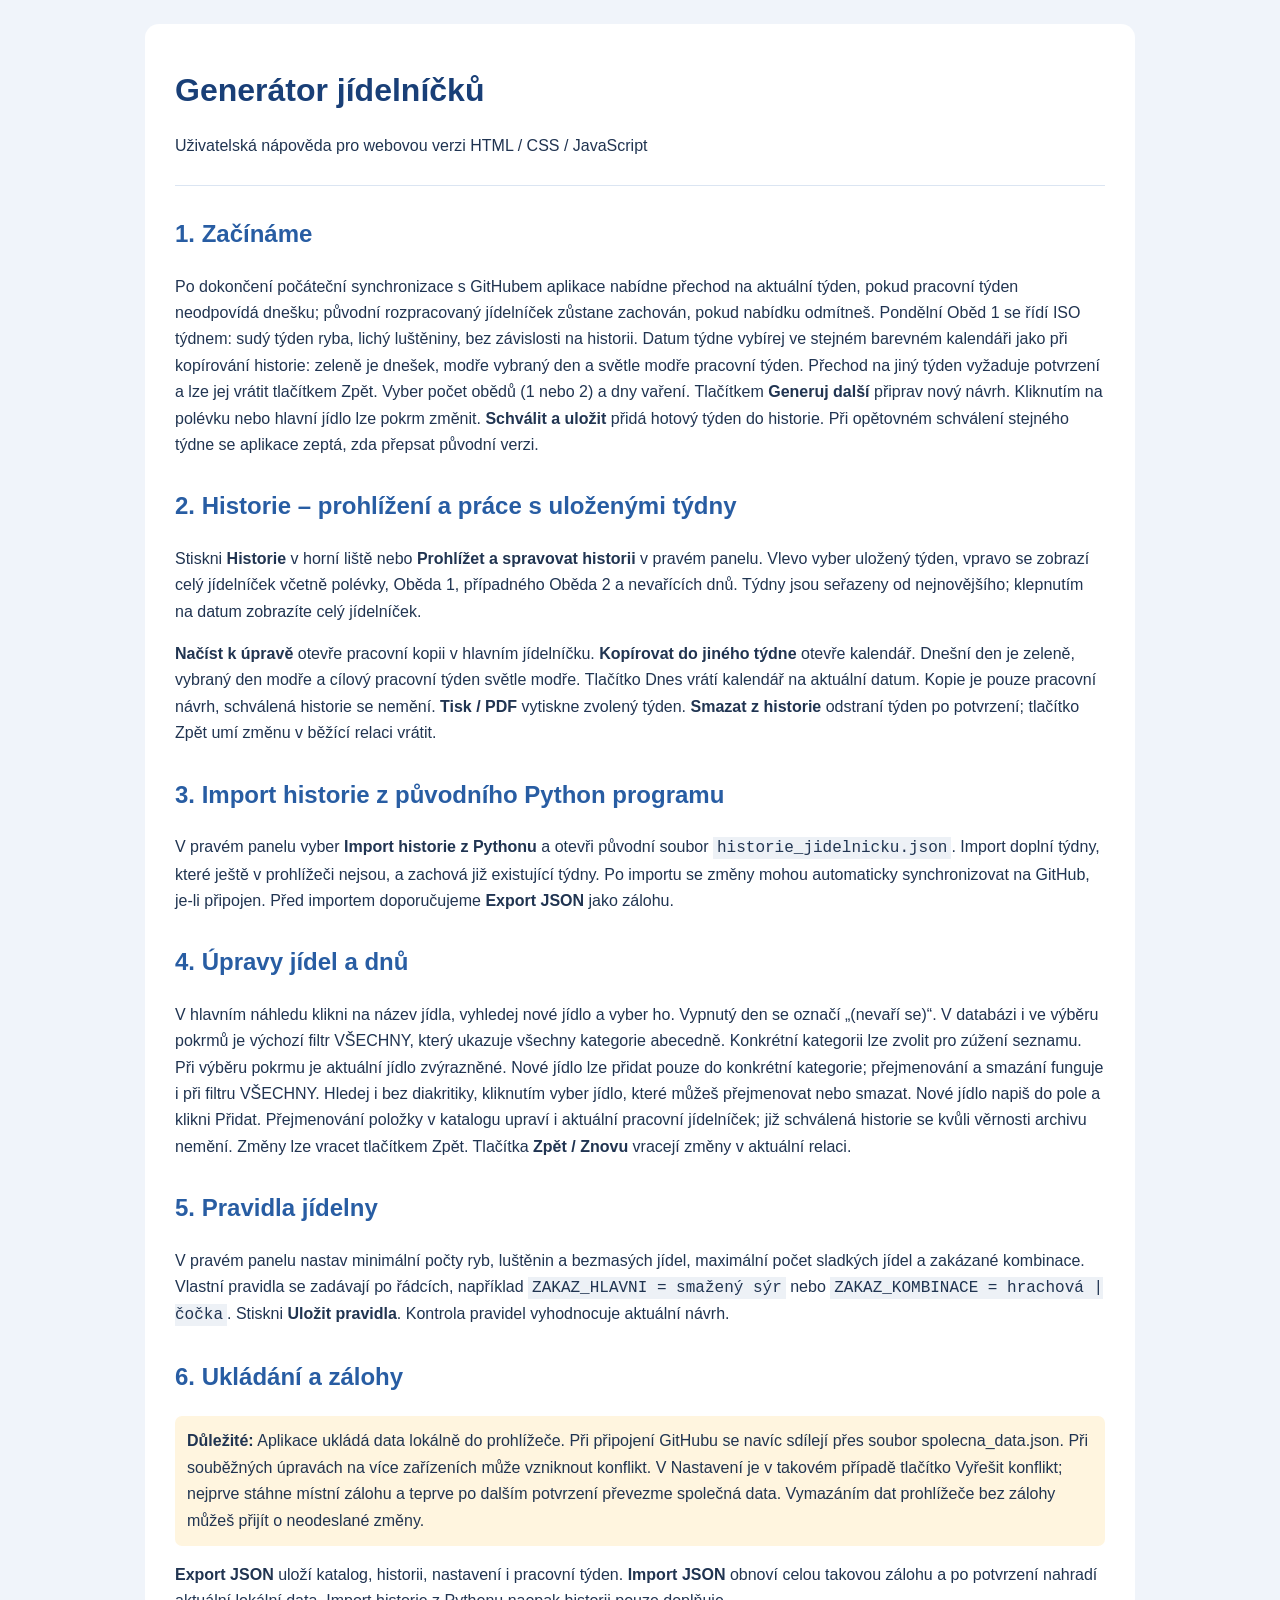
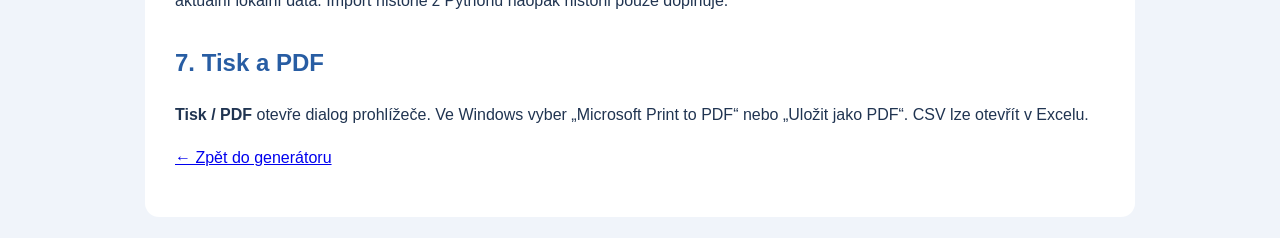
==== napoveda.html @ 5f1a0fc2 "Add files via upload" ====
<!doctype html><html lang="cs"><head><meta charset="utf-8"><meta name="viewport" content="width=device-width,initial-scale=1"><title>Nápověda – Generátor jídelníčků WEB</title><style>body{margin:0;background:#f0f4fa;color:#203451;font:16px/1.65 Segoe UI,Arial,sans-serif}main{max-width:930px;margin:24px auto;background:#fff;padding:30px;border-radius:14px}header{position:sticky;top:0;background:#fff;padding:10px 0;border-bottom:1px solid #dbe5f2}h1{margin:0;color:#193f77}h2{color:#285da3;margin-top:28px}nav{display:flex;gap:8px;flex-wrap:wrap}nav a{padding:5px 9px;background:#eaf1fa;border-radius:7px;color:#194a84;text-decoration:none}section{scroll-margin-top:140px}aside{background:#fff5df;padding:12px;border-radius:7px}code{background:#edf1f6;padding:2px 4px}@media(max-width:650px){main{margin:0;padding:16px;border-radius:0}}
.help-menu:not([open]) nav{display:none}.help-menu summary{display:none;cursor:pointer;font-weight:700;color:#194a84;padding:9px 10px;background:#eaf1fa;border-radius:8px}
@media(max-width:650px){
 body{font-size:15px;line-height:1.55}
 main{padding:12px}
 header{padding:7px 0;position:sticky;top:0;z-index:5;background:#fff}
 header h1{font-size:1.13rem;line-height:1.2}
 header p{display:none}
 .help-menu summary{display:block;font-size:14px}
 .help-menu:not([open]) nav{display:none}
 .help-menu[open] nav{display:grid;grid-template-columns:repeat(2,minmax(0,1fr));gap:5px;padding:7px 0;max-height:45dvh;overflow:auto}
 nav a{font-size:13px;padding:7px 8px}
 section{scroll-margin-top:95px}
 h2{font-size:1.2rem;margin-top:20px}
}
</style></head><body><main><header><h1>Generátor jídelníčků</h1><p>Uživatelská nápověda pro webovou verzi HTML / CSS / JavaScript</p><details class="help-menu"><summary>☰ Obsah nápovědy</summary><nav><a href="#start">Začínáme</a><a href="#history">Historie</a><a href="#import">Převod z Pythonu</a><a href="#edit">Úpravy</a><a href="#rules">Pravidla</a><a href="#backup">Zálohy</a><a href="#print">Tisk</a></nav></details></header><section id="start"><h2>1. Začínáme</h2><p>Po dokončení počáteční synchronizace s GitHubem aplikace nabídne přechod na aktuální týden, pokud pracovní týden neodpovídá dnešku; původní rozpracovaný jídelníček zůstane zachován, pokud nabídku odmítneš. Pondělní Oběd 1 se řídí ISO týdnem: sudý týden ryba, lichý luštěniny, bez závislosti na historii. Datum týdne vybírej ve stejném barevném kalendáři jako při kopírování historie: zeleně je dnešek, modře vybraný den a světle modře pracovní týden. Přechod na jiný týden vyžaduje potvrzení a lze jej vrátit tlačítkem Zpět. Vyber počet obědů (1 nebo 2) a dny vaření. Tlačítkem <b>Generuj další</b> připrav nový návrh. Kliknutím na polévku nebo hlavní jídlo lze pokrm změnit. <b>Schválit a uložit</b> přidá hotový týden do historie. Při opětovném schválení stejného týdne se aplikace zeptá, zda přepsat původní verzi.</p></section><section id="history"><h2>2. Historie – prohlížení a práce s uloženými týdny</h2><p>Stiskni <b>Historie</b> v horní liště nebo <b>Prohlížet a spravovat historii</b> v pravém panelu. Vlevo vyber uložený týden, vpravo se zobrazí celý jídelníček včetně polévky, Oběda 1, případného Oběda 2 a nevařících dnů. Týdny jsou seřazeny od nejnovějšího; klepnutím na datum zobrazíte celý jídelníček.</p><p><b>Načíst k úpravě</b> otevře pracovní kopii v hlavním jídelníčku. <b>Kopírovat do jiného týdne</b> otevře kalendář. Dnešní den je zeleně, vybraný den modře a cílový pracovní týden světle modře. Tlačítko Dnes vrátí kalendář na aktuální datum. Kopie je pouze pracovní návrh, schválená historie se nemění. <b>Tisk / PDF</b> vytiskne zvolený týden. <b>Smazat z historie</b> odstraní týden po potvrzení; tlačítko Zpět umí změnu v běžící relaci vrátit.</p></section><section id="import"><h2>3. Import historie z původního Python programu</h2><p>V pravém panelu vyber <b>Import historie z Pythonu</b> a otevři původní soubor <code>historie_jidelnicku.json</code>. Import doplní týdny, které ještě v prohlížeči nejsou, a zachová již existující týdny. Po importu se změny mohou automaticky synchronizovat na GitHub, je-li připojen. Před importem doporučujeme <b>Export JSON</b> jako zálohu.</p></section><section id="edit"><h2>4. Úpravy jídel a dnů</h2><p>V hlavním náhledu klikni na název jídla, vyhledej nové jídlo a vyber ho. Vypnutý den se označí „(nevaří se)“. V databázi i ve výběru pokrmů je výchozí filtr VŠECHNY, který ukazuje všechny kategorie abecedně. Konkrétní kategorii lze zvolit pro zúžení seznamu. Při výběru pokrmu je aktuální jídlo zvýrazněné. Nové jídlo lze přidat pouze do konkrétní kategorie; přejmenování a smazání funguje i při filtru VŠECHNY. Hledej i bez diakritiky, kliknutím vyber jídlo, které můžeš přejmenovat nebo smazat. Nové jídlo napiš do pole a klikni Přidat. Přejmenování položky v katalogu upraví i aktuální pracovní jídelníček; již schválená historie se kvůli věrnosti archivu nemění. Změny lze vracet tlačítkem Zpět. Tlačítka <b>Zpět / Znovu</b> vracejí změny v aktuální relaci.</p></section><section id="rules"><h2>5. Pravidla jídelny</h2><p>V pravém panelu nastav minimální počty ryb, luštěnin a bezmasých jídel, maximální počet sladkých jídel a zakázané kombinace. Vlastní pravidla se zadávají po řádcích, například <code>ZAKAZ_HLAVNI = smažený sýr</code> nebo <code>ZAKAZ_KOMBINACE = hrachová | čočka</code>. Stiskni <b>Uložit pravidla</b>. Kontrola pravidel vyhodnocuje aktuální návrh.</p></section><section id="backup"><h2>6. Ukládání a zálohy</h2><aside><b>Důležité:</b> Aplikace ukládá data lokálně do prohlížeče. Při připojení GitHubu se navíc sdílejí přes soubor spolecna_data.json. Při souběžných úpravách na více zařízeních může vzniknout konflikt. V Nastavení je v takovém případě tlačítko Vyřešit konflikt; nejprve stáhne místní zálohu a teprve po dalším potvrzení převezme společná data. Vymazáním dat prohlížeče bez zálohy můžeš přijít o neodeslané změny.</aside><p><b>Export JSON</b> uloží katalog, historii, nastavení i pracovní týden. <b>Import JSON</b> obnoví celou takovou zálohu a po potvrzení nahradí aktuální lokální data. Import historie z Pythonu naopak historii pouze doplňuje.</p></section><section id="print"><h2>7. Tisk a PDF</h2><p><b>Tisk / PDF</b> otevře dialog prohlížeče. Ve Windows vyber „Microsoft Print to PDF“ nebo „Uložit jako PDF“. CSV lze otevřít v Excelu.</p></section><p><a href="index.html">← Zpět do generátoru</a></p></main><script>
// Mobilni menu zustava pri otevreni stranky sbalene a pri cteni neprekazi.
(function () {
  const menu = document.querySelector('.help-menu');
  if (!menu) return;
  const mobile = window.matchMedia('(max-width: 650px)');
  const closeMenu = () => { if (mobile.matches) menu.open = false; };

  // I pri obnoveni karty z pameti prohlizece zaciname se sbalenou nabidkou.
  closeMenu();
  window.addEventListener('pageshow', closeMenu);

  menu.querySelectorAll('nav a[href^="#"]').forEach(link => {
    link.addEventListener('click', () => {
      // Zavrit pred skokem na kapitolu; scroll-margin se pocita podle maleho zahlavi.
      closeMenu();
    });
  });

  // Pri rucnim posouvani textu automaticky schovat otevrenou nabidku.
  let previousY = window.scrollY;
  window.addEventListener('scroll', () => {
    const y = window.scrollY;
    if (mobile.matches && menu.open && y > previousY + 2) closeMenu();
    previousY = y;
  }, {passive:true});
  mobile.addEventListener('change', closeMenu);
})();
</script></body></html>
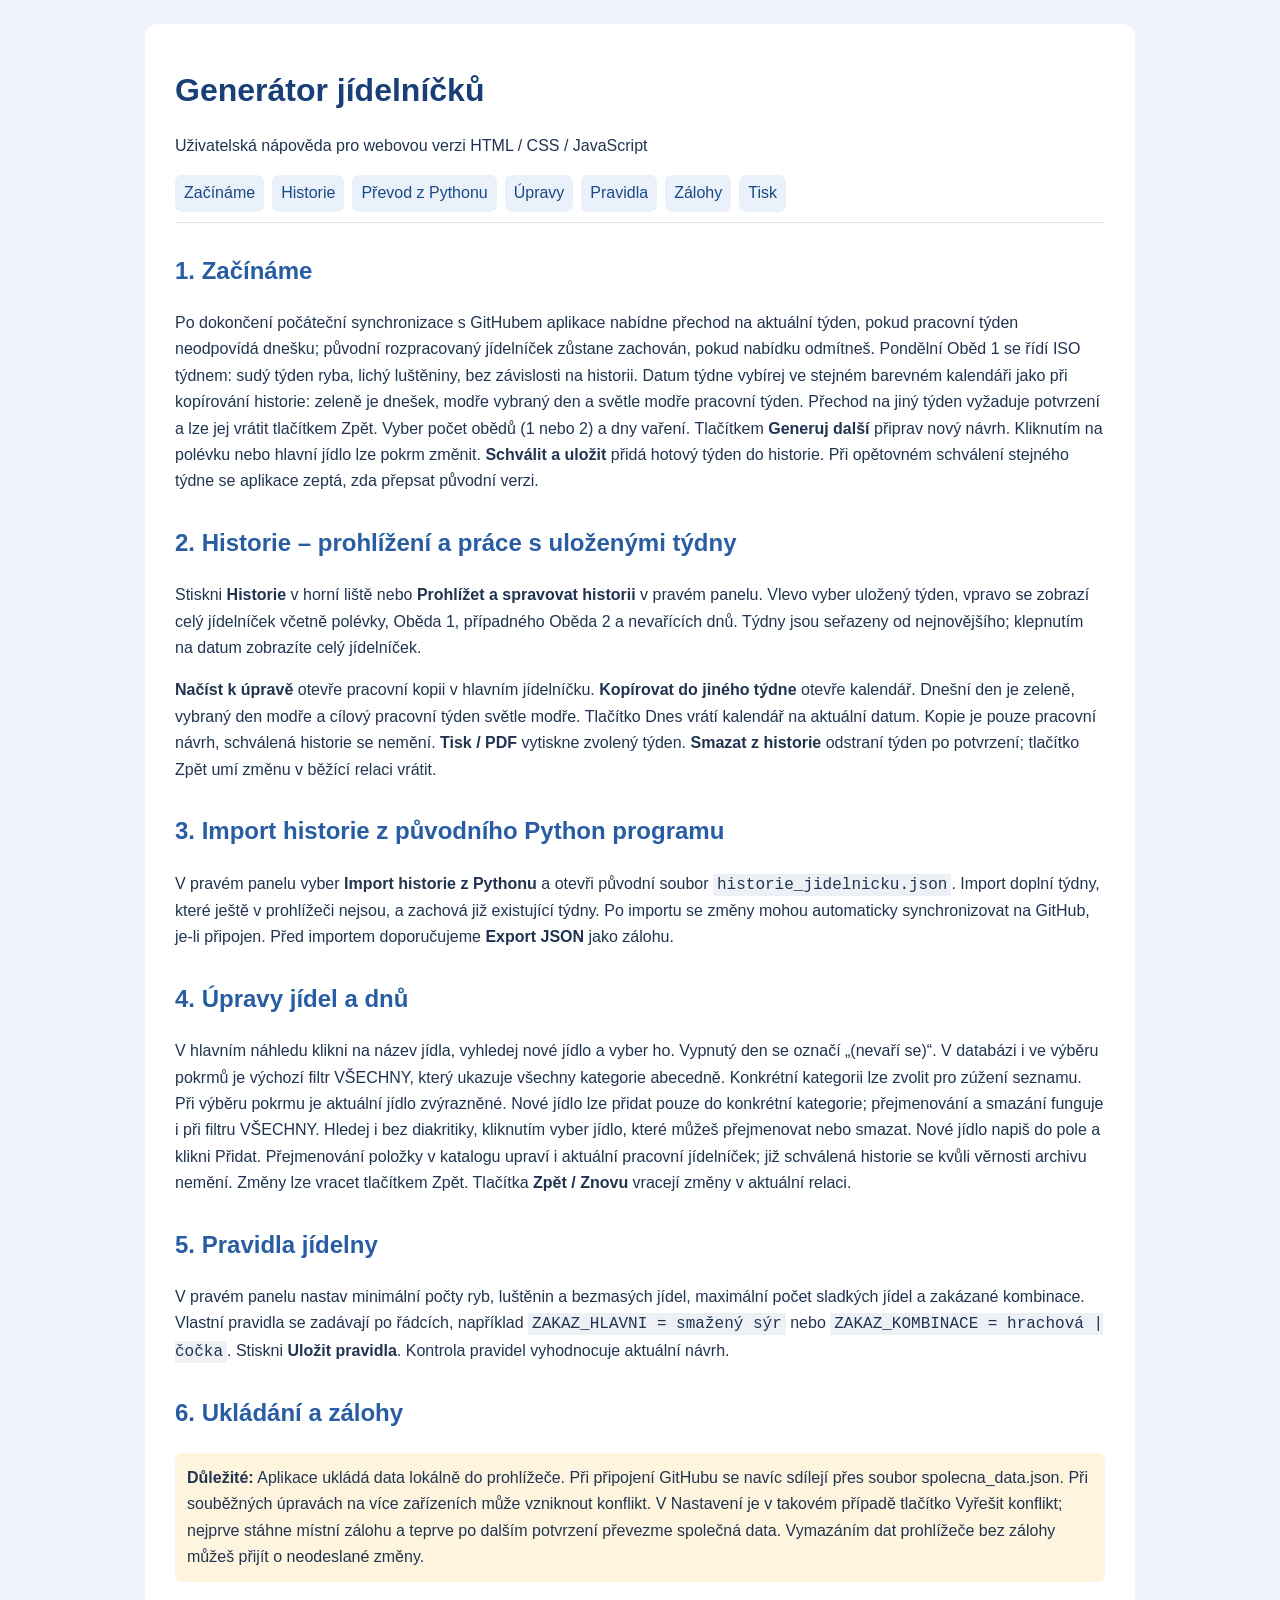
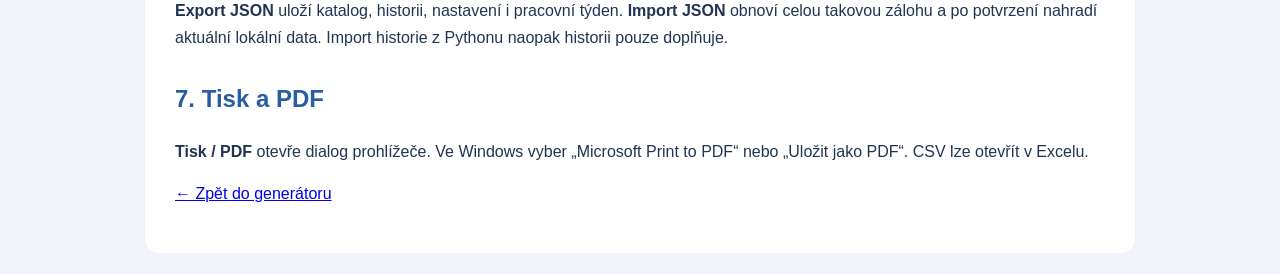
==== commit f4de790a: "Add files via upload" ====
--- a/napoveda.html
+++ b/napoveda.html
@@ -1,5 +1,5 @@
-<!doctype html><html lang="cs"><head><meta charset="utf-8"><meta name="viewport" content="width=device-width,initial-scale=1"><title>Nápověda – Generátor jídelníčků WEB</title><style>body{margin:0;background:#f0f4fa;color:#203451;font:16px/1.65 Segoe UI,Arial,sans-serif}main{max-width:930px;margin:24px auto;background:#fff;padding:30px;border-radius:14px}header{position:sticky;top:0;background:#fff;padding:10px 0;border-bottom:1px solid #dbe5f2}h1{margin:0;color:#193f77}h2{color:#285da3;margin-top:28px}nav{display:flex;gap:8px;flex-wrap:wrap}nav a{padding:5px 9px;background:#eaf1fa;border-radius:7px;color:#194a84;text-decoration:none}section{scroll-margin-top:140px}aside{background:#fff5df;padding:12px;border-radius:7px}code{background:#edf1f6;padding:2px 4px}@media(max-width:650px){main{margin:0;padding:16px;border-radius:0}}
-.help-menu:not([open]) nav{display:none}.help-menu summary{display:none;cursor:pointer;font-weight:700;color:#194a84;padding:9px 10px;background:#eaf1fa;border-radius:8px}
+<!doctype html><html lang="cs"><head><meta charset="utf-8"><meta name="viewport" content="width=device-width,initial-scale=1"><title>Nápověda – Generátor jídelníčků WEB</title><style>body{margin:0;background:#f0f4fa;color:#203451;font:16px/1.65 Segoe UI,Arial,sans-serif}main{max-width:930px;margin:24px auto;background:#fff;padding:30px;border-radius:14px}header{position:sticky;top:0;background:#fff;padding:10px 0;border-bottom:1px solid #dbe5f2}h1{margin:0;color:#193f77}h2{color:#285da3;margin-top:28px}nav{display:flex;gap:8px;flex-wrap:wrap}nav a{padding:5px 9px;background:#eaf1fa;border-radius:7px;color:#194a84;text-decoration:none}section{scroll-margin-top:95px}aside{background:#fff5df;padding:12px;border-radius:7px}code{background:#edf1f6;padding:2px 4px}@media(max-width:650px){main{margin:0;padding:16px;border-radius:0}}
+.help-menu summary{display:none;cursor:pointer;font-weight:700;color:#194a84;padding:9px 10px;background:#eaf1fa;border-radius:8px}
 @media(max-width:650px){
  body{font-size:15px;line-height:1.55}
  main{padding:12px}
@@ -13,32 +13,38 @@
  section{scroll-margin-top:95px}
  h2{font-size:1.2rem;margin-top:20px}
 }
-</style></head><body><main><header><h1>Generátor jídelníčků</h1><p>Uživatelská nápověda pro webovou verzi HTML / CSS / JavaScript</p><details class="help-menu"><summary>☰ Obsah nápovědy</summary><nav><a href="#start">Začínáme</a><a href="#history">Historie</a><a href="#import">Převod z Pythonu</a><a href="#edit">Úpravy</a><a href="#rules">Pravidla</a><a href="#backup">Zálohy</a><a href="#print">Tisk</a></nav></details></header><section id="start"><h2>1. Začínáme</h2><p>Po dokončení počáteční synchronizace s GitHubem aplikace nabídne přechod na aktuální týden, pokud pracovní týden neodpovídá dnešku; původní rozpracovaný jídelníček zůstane zachován, pokud nabídku odmítneš. Pondělní Oběd 1 se řídí ISO týdnem: sudý týden ryba, lichý luštěniny, bez závislosti na historii. Datum týdne vybírej ve stejném barevném kalendáři jako při kopírování historie: zeleně je dnešek, modře vybraný den a světle modře pracovní týden. Přechod na jiný týden vyžaduje potvrzení a lze jej vrátit tlačítkem Zpět. Vyber počet obědů (1 nebo 2) a dny vaření. Tlačítkem <b>Generuj další</b> připrav nový návrh. Kliknutím na polévku nebo hlavní jídlo lze pokrm změnit. <b>Schválit a uložit</b> přidá hotový týden do historie. Při opětovném schválení stejného týdne se aplikace zeptá, zda přepsat původní verzi.</p></section><section id="history"><h2>2. Historie – prohlížení a práce s uloženými týdny</h2><p>Stiskni <b>Historie</b> v horní liště nebo <b>Prohlížet a spravovat historii</b> v pravém panelu. Vlevo vyber uložený týden, vpravo se zobrazí celý jídelníček včetně polévky, Oběda 1, případného Oběda 2 a nevařících dnů. Týdny jsou seřazeny od nejnovějšího; klepnutím na datum zobrazíte celý jídelníček.</p><p><b>Načíst k úpravě</b> otevře pracovní kopii v hlavním jídelníčku. <b>Kopírovat do jiného týdne</b> otevře kalendář. Dnešní den je zeleně, vybraný den modře a cílový pracovní týden světle modře. Tlačítko Dnes vrátí kalendář na aktuální datum. Kopie je pouze pracovní návrh, schválená historie se nemění. <b>Tisk / PDF</b> vytiskne zvolený týden. <b>Smazat z historie</b> odstraní týden po potvrzení; tlačítko Zpět umí změnu v běžící relaci vrátit.</p></section><section id="import"><h2>3. Import historie z původního Python programu</h2><p>V pravém panelu vyber <b>Import historie z Pythonu</b> a otevři původní soubor <code>historie_jidelnicku.json</code>. Import doplní týdny, které ještě v prohlížeči nejsou, a zachová již existující týdny. Po importu se změny mohou automaticky synchronizovat na GitHub, je-li připojen. Před importem doporučujeme <b>Export JSON</b> jako zálohu.</p></section><section id="edit"><h2>4. Úpravy jídel a dnů</h2><p>V hlavním náhledu klikni na název jídla, vyhledej nové jídlo a vyber ho. Vypnutý den se označí „(nevaří se)“. V databázi i ve výběru pokrmů je výchozí filtr VŠECHNY, který ukazuje všechny kategorie abecedně. Konkrétní kategorii lze zvolit pro zúžení seznamu. Při výběru pokrmu je aktuální jídlo zvýrazněné. Nové jídlo lze přidat pouze do konkrétní kategorie; přejmenování a smazání funguje i při filtru VŠECHNY. Hledej i bez diakritiky, kliknutím vyber jídlo, které můžeš přejmenovat nebo smazat. Nové jídlo napiš do pole a klikni Přidat. Přejmenování položky v katalogu upraví i aktuální pracovní jídelníček; již schválená historie se kvůli věrnosti archivu nemění. Změny lze vracet tlačítkem Zpět. Tlačítka <b>Zpět / Znovu</b> vracejí změny v aktuální relaci.</p></section><section id="rules"><h2>5. Pravidla jídelny</h2><p>V pravém panelu nastav minimální počty ryb, luštěnin a bezmasých jídel, maximální počet sladkých jídel a zakázané kombinace. Vlastní pravidla se zadávají po řádcích, například <code>ZAKAZ_HLAVNI = smažený sýr</code> nebo <code>ZAKAZ_KOMBINACE = hrachová | čočka</code>. Stiskni <b>Uložit pravidla</b>. Kontrola pravidel vyhodnocuje aktuální návrh.</p></section><section id="backup"><h2>6. Ukládání a zálohy</h2><aside><b>Důležité:</b> Aplikace ukládá data lokálně do prohlížeče. Při připojení GitHubu se navíc sdílejí přes soubor spolecna_data.json. Při souběžných úpravách na více zařízeních může vzniknout konflikt. V Nastavení je v takovém případě tlačítko Vyřešit konflikt; nejprve stáhne místní zálohu a teprve po dalším potvrzení převezme společná data. Vymazáním dat prohlížeče bez zálohy můžeš přijít o neodeslané změny.</aside><p><b>Export JSON</b> uloží katalog, historii, nastavení i pracovní týden. <b>Import JSON</b> obnoví celou takovou zálohu a po potvrzení nahradí aktuální lokální data. Import historie z Pythonu naopak historii pouze doplňuje.</p></section><section id="print"><h2>7. Tisk a PDF</h2><p><b>Tisk / PDF</b> otevře dialog prohlížeče. Ve Windows vyber „Microsoft Print to PDF“ nebo „Uložit jako PDF“. CSV lze otevřít v Excelu.</p></section><p><a href="index.html">← Zpět do generátoru</a></p></main><script>
-// Mobilni menu zustava pri otevreni stranky sbalene a pri cteni neprekazi.
+</style></head><body><main><header><h1>Generátor jídelníčků</h1><p>Uživatelská nápověda pro webovou verzi HTML / CSS / JavaScript</p><details class="help-menu" open><summary>☰ Obsah nápovědy</summary><nav><a href="#start">Začínáme</a><a href="#history">Historie</a><a href="#import">Převod z Pythonu</a><a href="#edit">Úpravy</a><a href="#rules">Pravidla</a><a href="#backup">Zálohy</a><a href="#print">Tisk</a></nav></details></header><section id="start"><h2>1. Začínáme</h2><p>Po dokončení počáteční synchronizace s GitHubem aplikace nabídne přechod na aktuální týden, pokud pracovní týden neodpovídá dnešku; původní rozpracovaný jídelníček zůstane zachován, pokud nabídku odmítneš. Pondělní Oběd 1 se řídí ISO týdnem: sudý týden ryba, lichý luštěniny, bez závislosti na historii. Datum týdne vybírej ve stejném barevném kalendáři jako při kopírování historie: zeleně je dnešek, modře vybraný den a světle modře pracovní týden. Přechod na jiný týden vyžaduje potvrzení a lze jej vrátit tlačítkem Zpět. Vyber počet obědů (1 nebo 2) a dny vaření. Tlačítkem <b>Generuj další</b> připrav nový návrh. Kliknutím na polévku nebo hlavní jídlo lze pokrm změnit. <b>Schválit a uložit</b> přidá hotový týden do historie. Při opětovném schválení stejného týdne se aplikace zeptá, zda přepsat původní verzi.</p></section><section id="history"><h2>2. Historie – prohlížení a práce s uloženými týdny</h2><p>Stiskni <b>Historie</b> v horní liště nebo <b>Prohlížet a spravovat historii</b> v pravém panelu. Vlevo vyber uložený týden, vpravo se zobrazí celý jídelníček včetně polévky, Oběda 1, případného Oběda 2 a nevařících dnů. Týdny jsou seřazeny od nejnovějšího; klepnutím na datum zobrazíte celý jídelníček.</p><p><b>Načíst k úpravě</b> otevře pracovní kopii v hlavním jídelníčku. <b>Kopírovat do jiného týdne</b> otevře kalendář. Dnešní den je zeleně, vybraný den modře a cílový pracovní týden světle modře. Tlačítko Dnes vrátí kalendář na aktuální datum. Kopie je pouze pracovní návrh, schválená historie se nemění. <b>Tisk / PDF</b> vytiskne zvolený týden. <b>Smazat z historie</b> odstraní týden po potvrzení; tlačítko Zpět umí změnu v běžící relaci vrátit.</p></section><section id="import"><h2>3. Import historie z původního Python programu</h2><p>V pravém panelu vyber <b>Import historie z Pythonu</b> a otevři původní soubor <code>historie_jidelnicku.json</code>. Import doplní týdny, které ještě v prohlížeči nejsou, a zachová již existující týdny. Po importu se změny mohou automaticky synchronizovat na GitHub, je-li připojen. Před importem doporučujeme <b>Export JSON</b> jako zálohu.</p></section><section id="edit"><h2>4. Úpravy jídel a dnů</h2><p>V hlavním náhledu klikni na název jídla, vyhledej nové jídlo a vyber ho. Vypnutý den se označí „(nevaří se)“. V databázi i ve výběru pokrmů je výchozí filtr VŠECHNY, který ukazuje všechny kategorie abecedně. Konkrétní kategorii lze zvolit pro zúžení seznamu. Při výběru pokrmu je aktuální jídlo zvýrazněné. Nové jídlo lze přidat pouze do konkrétní kategorie; přejmenování a smazání funguje i při filtru VŠECHNY. Hledej i bez diakritiky, kliknutím vyber jídlo, které můžeš přejmenovat nebo smazat. Nové jídlo napiš do pole a klikni Přidat. Přejmenování položky v katalogu upraví i aktuální pracovní jídelníček; již schválená historie se kvůli věrnosti archivu nemění. Změny lze vracet tlačítkem Zpět. Tlačítka <b>Zpět / Znovu</b> vracejí změny v aktuální relaci.</p></section><section id="rules"><h2>5. Pravidla jídelny</h2><p>V pravém panelu nastav minimální počty ryb, luštěnin a bezmasých jídel, maximální počet sladkých jídel a zakázané kombinace. Vlastní pravidla se zadávají po řádcích, například <code>ZAKAZ_HLAVNI = smažený sýr</code> nebo <code>ZAKAZ_KOMBINACE = hrachová | čočka</code>. Stiskni <b>Uložit pravidla</b>. Kontrola pravidel vyhodnocuje aktuální návrh.</p></section><section id="backup"><h2>6. Ukládání a zálohy</h2><aside><b>Důležité:</b> Aplikace ukládá data lokálně do prohlížeče. Při připojení GitHubu se navíc sdílejí přes soubor spolecna_data.json. Při souběžných úpravách na více zařízeních může vzniknout konflikt. V Nastavení je v takovém případě tlačítko Vyřešit konflikt; nejprve stáhne místní zálohu a teprve po dalším potvrzení převezme společná data. Vymazáním dat prohlížeče bez zálohy můžeš přijít o neodeslané změny.</aside><p><b>Export JSON</b> uloží katalog, historii, nastavení i pracovní týden. <b>Import JSON</b> obnoví celou takovou zálohu a po potvrzení nahradí aktuální lokální data. Import historie z Pythonu naopak historii pouze doplňuje.</p></section><section id="print"><h2>7. Tisk a PDF</h2><p><b>Tisk / PDF</b> otevře dialog prohlížeče. Ve Windows vyber „Microsoft Print to PDF“ nebo „Uložit jako PDF“. CSV lze otevřít v Excelu.</p></section><p><a href="index.html">← Zpět do generátoru</a></p></main><script>
+// Desktop: navigace trvale viditelna. Mobil: nabidka po otevreni stranky sbalena.
 (function () {
   const menu = document.querySelector('.help-menu');
-  if (!menu) return;
+  const header = document.querySelector('header');
+  if (!menu || !header) return;
   const mobile = window.matchMedia('(max-width: 650px)');
-  const closeMenu = () => { if (mobile.matches) menu.open = false; };
-
-  // I pri obnoveni karty z pameti prohlizece zaciname se sbalenou nabidkou.
-  closeMenu();
-  window.addEventListener('pageshow', closeMenu);
+  const syncMode = () => { menu.open = !mobile.matches; };
+  syncMode();
+  window.addEventListener('pageshow', syncMode);
+  mobile.addEventListener('change', syncMode);
 
   menu.querySelectorAll('nav a[href^="#"]').forEach(link => {
-    link.addEventListener('click', () => {
-      // Zavrit pred skokem na kapitolu; scroll-margin se pocita podle maleho zahlavi.
-      closeMenu();
+    link.addEventListener('click', event => {
+      const target = document.getElementById(link.hash.slice(1));
+      if (!target) return;
+      event.preventDefault();
+      if (mobile.matches) menu.open = false;
+      // Nejdříve zmensit zahlavi, az potom vypocitat cilovou polohu.
+      requestAnimationFrame(() => {
+        const offset = header.getBoundingClientRect().height + 12;
+        const top = window.scrollY + target.getBoundingClientRect().top - offset;
+        window.scrollTo({top: Math.max(0, top), behavior: 'instant'});
+        history.replaceState(null, '', link.hash);
+      });
     });
   });
-
-  // Pri rucnim posouvani textu automaticky schovat otevrenou nabidku.
   let previousY = window.scrollY;
   window.addEventListener('scroll', () => {
     const y = window.scrollY;
-    if (mobile.matches && menu.open && y > previousY + 2) closeMenu();
+    if (mobile.matches && menu.open && y > previousY + 2) menu.open = false;
     previousY = y;
   }, {passive:true});
-  mobile.addEventListener('change', closeMenu);
 })();
 </script></body></html>
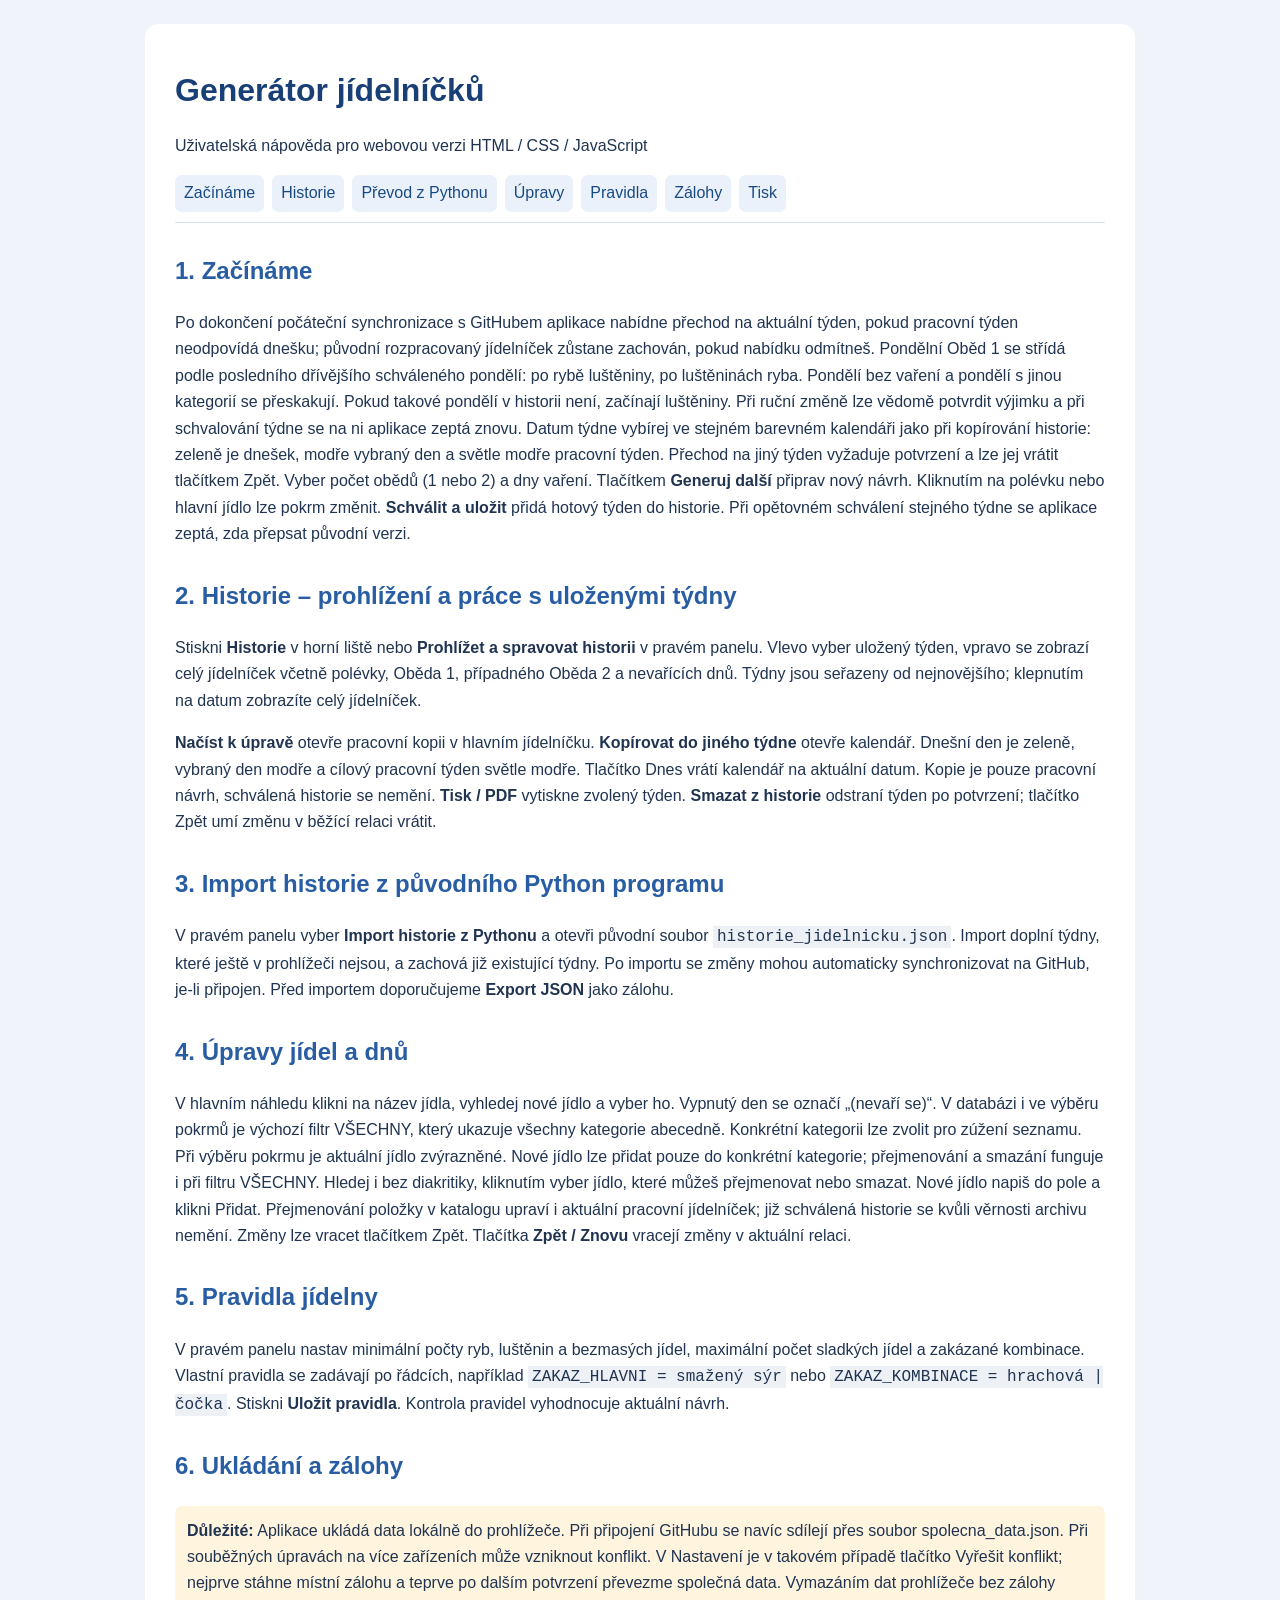
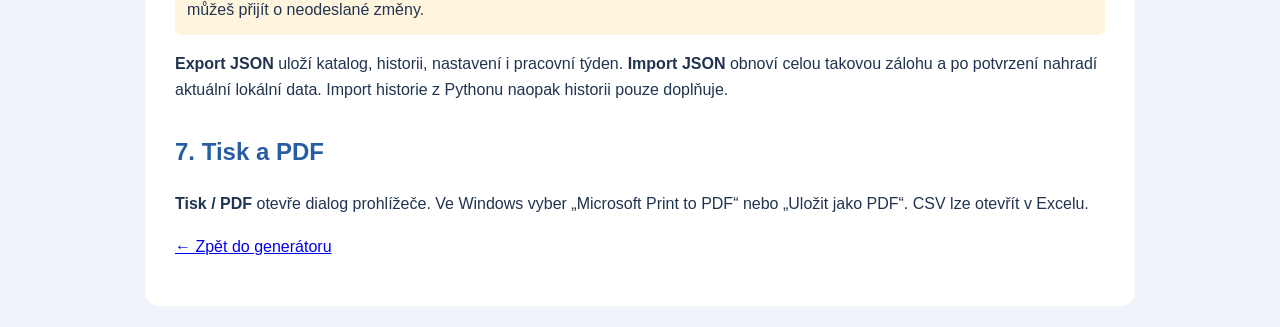
==== commit 853ace50: "Add files via upload" ====
--- a/napoveda.html
+++ b/napoveda.html
@@ -13,7 +13,7 @@
  section{scroll-margin-top:95px}
  h2{font-size:1.2rem;margin-top:20px}
 }
-</style></head><body><main><header><h1>Generátor jídelníčků</h1><p>Uživatelská nápověda pro webovou verzi HTML / CSS / JavaScript</p><details class="help-menu" open><summary>☰ Obsah nápovědy</summary><nav><a href="#start">Začínáme</a><a href="#history">Historie</a><a href="#import">Převod z Pythonu</a><a href="#edit">Úpravy</a><a href="#rules">Pravidla</a><a href="#backup">Zálohy</a><a href="#print">Tisk</a></nav></details></header><section id="start"><h2>1. Začínáme</h2><p>Po dokončení počáteční synchronizace s GitHubem aplikace nabídne přechod na aktuální týden, pokud pracovní týden neodpovídá dnešku; původní rozpracovaný jídelníček zůstane zachován, pokud nabídku odmítneš. Pondělní Oběd 1 se řídí ISO týdnem: sudý týden ryba, lichý luštěniny, bez závislosti na historii. Datum týdne vybírej ve stejném barevném kalendáři jako při kopírování historie: zeleně je dnešek, modře vybraný den a světle modře pracovní týden. Přechod na jiný týden vyžaduje potvrzení a lze jej vrátit tlačítkem Zpět. Vyber počet obědů (1 nebo 2) a dny vaření. Tlačítkem <b>Generuj další</b> připrav nový návrh. Kliknutím na polévku nebo hlavní jídlo lze pokrm změnit. <b>Schválit a uložit</b> přidá hotový týden do historie. Při opětovném schválení stejného týdne se aplikace zeptá, zda přepsat původní verzi.</p></section><section id="history"><h2>2. Historie – prohlížení a práce s uloženými týdny</h2><p>Stiskni <b>Historie</b> v horní liště nebo <b>Prohlížet a spravovat historii</b> v pravém panelu. Vlevo vyber uložený týden, vpravo se zobrazí celý jídelníček včetně polévky, Oběda 1, případného Oběda 2 a nevařících dnů. Týdny jsou seřazeny od nejnovějšího; klepnutím na datum zobrazíte celý jídelníček.</p><p><b>Načíst k úpravě</b> otevře pracovní kopii v hlavním jídelníčku. <b>Kopírovat do jiného týdne</b> otevře kalendář. Dnešní den je zeleně, vybraný den modře a cílový pracovní týden světle modře. Tlačítko Dnes vrátí kalendář na aktuální datum. Kopie je pouze pracovní návrh, schválená historie se nemění. <b>Tisk / PDF</b> vytiskne zvolený týden. <b>Smazat z historie</b> odstraní týden po potvrzení; tlačítko Zpět umí změnu v běžící relaci vrátit.</p></section><section id="import"><h2>3. Import historie z původního Python programu</h2><p>V pravém panelu vyber <b>Import historie z Pythonu</b> a otevři původní soubor <code>historie_jidelnicku.json</code>. Import doplní týdny, které ještě v prohlížeči nejsou, a zachová již existující týdny. Po importu se změny mohou automaticky synchronizovat na GitHub, je-li připojen. Před importem doporučujeme <b>Export JSON</b> jako zálohu.</p></section><section id="edit"><h2>4. Úpravy jídel a dnů</h2><p>V hlavním náhledu klikni na název jídla, vyhledej nové jídlo a vyber ho. Vypnutý den se označí „(nevaří se)“. V databázi i ve výběru pokrmů je výchozí filtr VŠECHNY, který ukazuje všechny kategorie abecedně. Konkrétní kategorii lze zvolit pro zúžení seznamu. Při výběru pokrmu je aktuální jídlo zvýrazněné. Nové jídlo lze přidat pouze do konkrétní kategorie; přejmenování a smazání funguje i při filtru VŠECHNY. Hledej i bez diakritiky, kliknutím vyber jídlo, které můžeš přejmenovat nebo smazat. Nové jídlo napiš do pole a klikni Přidat. Přejmenování položky v katalogu upraví i aktuální pracovní jídelníček; již schválená historie se kvůli věrnosti archivu nemění. Změny lze vracet tlačítkem Zpět. Tlačítka <b>Zpět / Znovu</b> vracejí změny v aktuální relaci.</p></section><section id="rules"><h2>5. Pravidla jídelny</h2><p>V pravém panelu nastav minimální počty ryb, luštěnin a bezmasých jídel, maximální počet sladkých jídel a zakázané kombinace. Vlastní pravidla se zadávají po řádcích, například <code>ZAKAZ_HLAVNI = smažený sýr</code> nebo <code>ZAKAZ_KOMBINACE = hrachová | čočka</code>. Stiskni <b>Uložit pravidla</b>. Kontrola pravidel vyhodnocuje aktuální návrh.</p></section><section id="backup"><h2>6. Ukládání a zálohy</h2><aside><b>Důležité:</b> Aplikace ukládá data lokálně do prohlížeče. Při připojení GitHubu se navíc sdílejí přes soubor spolecna_data.json. Při souběžných úpravách na více zařízeních může vzniknout konflikt. V Nastavení je v takovém případě tlačítko Vyřešit konflikt; nejprve stáhne místní zálohu a teprve po dalším potvrzení převezme společná data. Vymazáním dat prohlížeče bez zálohy můžeš přijít o neodeslané změny.</aside><p><b>Export JSON</b> uloží katalog, historii, nastavení i pracovní týden. <b>Import JSON</b> obnoví celou takovou zálohu a po potvrzení nahradí aktuální lokální data. Import historie z Pythonu naopak historii pouze doplňuje.</p></section><section id="print"><h2>7. Tisk a PDF</h2><p><b>Tisk / PDF</b> otevře dialog prohlížeče. Ve Windows vyber „Microsoft Print to PDF“ nebo „Uložit jako PDF“. CSV lze otevřít v Excelu.</p></section><p><a href="index.html">← Zpět do generátoru</a></p></main><script>
+</style></head><body><main><header><h1>Generátor jídelníčků</h1><p>Uživatelská nápověda pro webovou verzi HTML / CSS / JavaScript</p><details class="help-menu" open><summary>☰ Obsah nápovědy</summary><nav><a href="#start">Začínáme</a><a href="#history">Historie</a><a href="#import">Převod z Pythonu</a><a href="#edit">Úpravy</a><a href="#rules">Pravidla</a><a href="#backup">Zálohy</a><a href="#print">Tisk</a></nav></details></header><section id="start"><h2>1. Začínáme</h2><p>Po dokončení počáteční synchronizace s GitHubem aplikace nabídne přechod na aktuální týden, pokud pracovní týden neodpovídá dnešku; původní rozpracovaný jídelníček zůstane zachován, pokud nabídku odmítneš. Pondělní Oběd 1 se střídá podle posledního dřívějšího schváleného pondělí: po rybě luštěniny, po luštěninách ryba. Pondělí bez vaření a pondělí s jinou kategorií se přeskakují. Pokud takové pondělí v historii není, začínají luštěniny. Při ruční změně lze vědomě potvrdit výjimku a při schvalování týdne se na ni aplikace zeptá znovu. Datum týdne vybírej ve stejném barevném kalendáři jako při kopírování historie: zeleně je dnešek, modře vybraný den a světle modře pracovní týden. Přechod na jiný týden vyžaduje potvrzení a lze jej vrátit tlačítkem Zpět. Vyber počet obědů (1 nebo 2) a dny vaření. Tlačítkem <b>Generuj další</b> připrav nový návrh. Kliknutím na polévku nebo hlavní jídlo lze pokrm změnit. <b>Schválit a uložit</b> přidá hotový týden do historie. Při opětovném schválení stejného týdne se aplikace zeptá, zda přepsat původní verzi.</p></section><section id="history"><h2>2. Historie – prohlížení a práce s uloženými týdny</h2><p>Stiskni <b>Historie</b> v horní liště nebo <b>Prohlížet a spravovat historii</b> v pravém panelu. Vlevo vyber uložený týden, vpravo se zobrazí celý jídelníček včetně polévky, Oběda 1, případného Oběda 2 a nevařících dnů. Týdny jsou seřazeny od nejnovějšího; klepnutím na datum zobrazíte celý jídelníček.</p><p><b>Načíst k úpravě</b> otevře pracovní kopii v hlavním jídelníčku. <b>Kopírovat do jiného týdne</b> otevře kalendář. Dnešní den je zeleně, vybraný den modře a cílový pracovní týden světle modře. Tlačítko Dnes vrátí kalendář na aktuální datum. Kopie je pouze pracovní návrh, schválená historie se nemění. <b>Tisk / PDF</b> vytiskne zvolený týden. <b>Smazat z historie</b> odstraní týden po potvrzení; tlačítko Zpět umí změnu v běžící relaci vrátit.</p></section><section id="import"><h2>3. Import historie z původního Python programu</h2><p>V pravém panelu vyber <b>Import historie z Pythonu</b> a otevři původní soubor <code>historie_jidelnicku.json</code>. Import doplní týdny, které ještě v prohlížeči nejsou, a zachová již existující týdny. Po importu se změny mohou automaticky synchronizovat na GitHub, je-li připojen. Před importem doporučujeme <b>Export JSON</b> jako zálohu.</p></section><section id="edit"><h2>4. Úpravy jídel a dnů</h2><p>V hlavním náhledu klikni na název jídla, vyhledej nové jídlo a vyber ho. Vypnutý den se označí „(nevaří se)“. V databázi i ve výběru pokrmů je výchozí filtr VŠECHNY, který ukazuje všechny kategorie abecedně. Konkrétní kategorii lze zvolit pro zúžení seznamu. Při výběru pokrmu je aktuální jídlo zvýrazněné. Nové jídlo lze přidat pouze do konkrétní kategorie; přejmenování a smazání funguje i při filtru VŠECHNY. Hledej i bez diakritiky, kliknutím vyber jídlo, které můžeš přejmenovat nebo smazat. Nové jídlo napiš do pole a klikni Přidat. Přejmenování položky v katalogu upraví i aktuální pracovní jídelníček; již schválená historie se kvůli věrnosti archivu nemění. Změny lze vracet tlačítkem Zpět. Tlačítka <b>Zpět / Znovu</b> vracejí změny v aktuální relaci.</p></section><section id="rules"><h2>5. Pravidla jídelny</h2><p>V pravém panelu nastav minimální počty ryb, luštěnin a bezmasých jídel, maximální počet sladkých jídel a zakázané kombinace. Vlastní pravidla se zadávají po řádcích, například <code>ZAKAZ_HLAVNI = smažený sýr</code> nebo <code>ZAKAZ_KOMBINACE = hrachová | čočka</code>. Stiskni <b>Uložit pravidla</b>. Kontrola pravidel vyhodnocuje aktuální návrh.</p></section><section id="backup"><h2>6. Ukládání a zálohy</h2><aside><b>Důležité:</b> Aplikace ukládá data lokálně do prohlížeče. Při připojení GitHubu se navíc sdílejí přes soubor spolecna_data.json. Při souběžných úpravách na více zařízeních může vzniknout konflikt. V Nastavení je v takovém případě tlačítko Vyřešit konflikt; nejprve stáhne místní zálohu a teprve po dalším potvrzení převezme společná data. Vymazáním dat prohlížeče bez zálohy můžeš přijít o neodeslané změny.</aside><p><b>Export JSON</b> uloží katalog, historii, nastavení i pracovní týden. <b>Import JSON</b> obnoví celou takovou zálohu a po potvrzení nahradí aktuální lokální data. Import historie z Pythonu naopak historii pouze doplňuje.</p></section><section id="print"><h2>7. Tisk a PDF</h2><p><b>Tisk / PDF</b> otevře dialog prohlížeče. Ve Windows vyber „Microsoft Print to PDF“ nebo „Uložit jako PDF“. CSV lze otevřít v Excelu.</p></section><p><a href="index.html">← Zpět do generátoru</a></p></main><script>
 // Desktop: navigace trvale viditelna. Mobil: nabidka po otevreni stranky sbalena.
 (function () {
   const menu = document.querySelector('.help-menu');
@@ -35,16 +35,11 @@
       requestAnimationFrame(() => {
         const offset = header.getBoundingClientRect().height + 12;
         const top = window.scrollY + target.getBoundingClientRect().top - offset;
-        window.scrollTo({top: Math.max(0, top), behavior: 'instant'});
+        window.scrollTo({top: Math.max(0, top), behavior: 'auto'});
         history.replaceState(null, '', link.hash);
       });
     });
   });
-  let previousY = window.scrollY;
-  window.addEventListener('scroll', () => {
-    const y = window.scrollY;
-    if (mobile.matches && menu.open && y > previousY + 2) menu.open = false;
-    previousY = y;
-  }, {passive:true});
+  // Nabídku nezavírat při scrollování: jinak se může zavřít hned po otevření.
 })();
 </script></body></html>
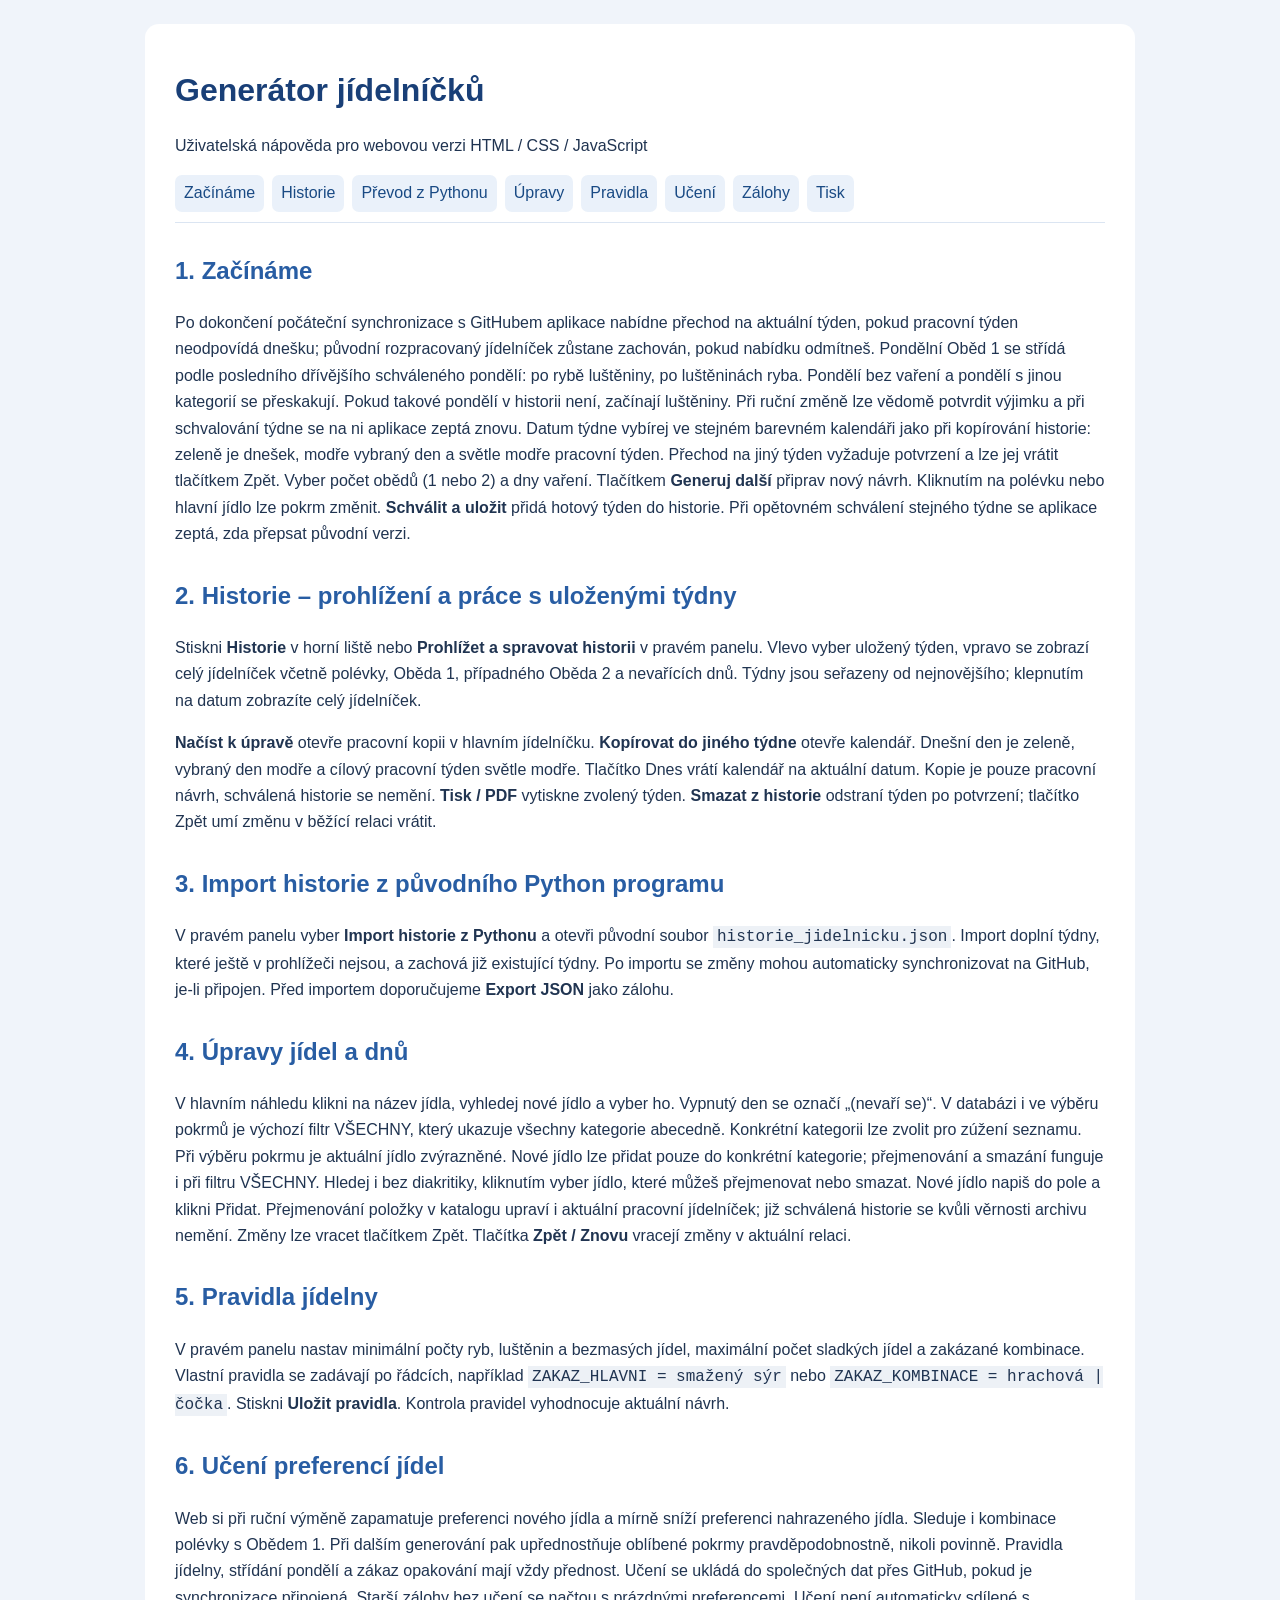
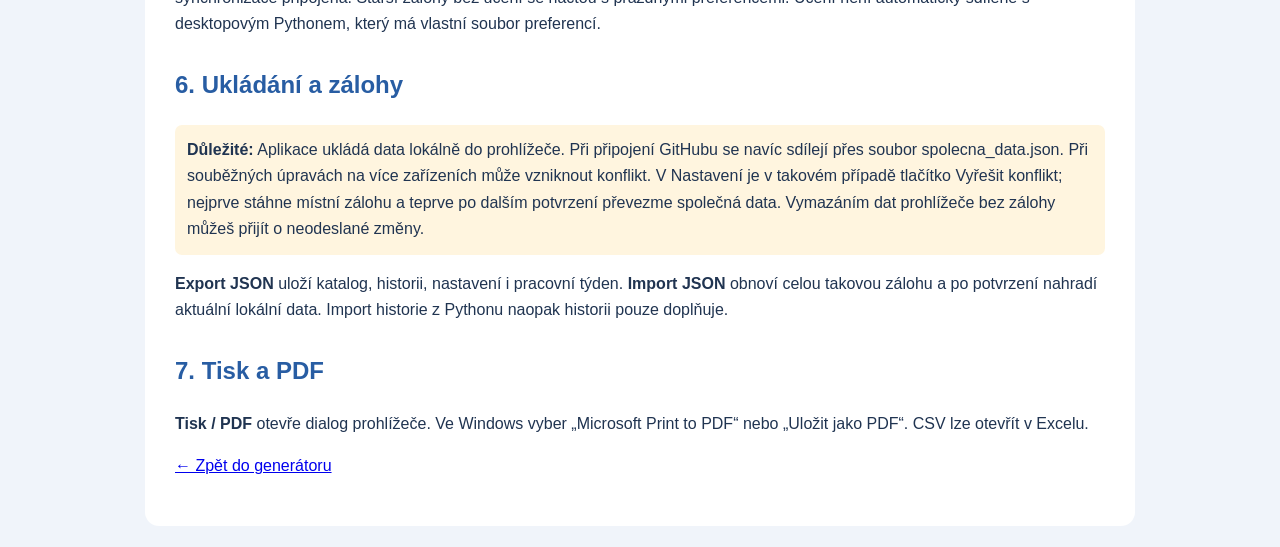
==== commit f493ce22: "Add files via upload" ====
--- a/napoveda.html
+++ b/napoveda.html
@@ -13,7 +13,7 @@
  section{scroll-margin-top:95px}
  h2{font-size:1.2rem;margin-top:20px}
 }
-</style></head><body><main><header><h1>Generátor jídelníčků</h1><p>Uživatelská nápověda pro webovou verzi HTML / CSS / JavaScript</p><details class="help-menu" open><summary>☰ Obsah nápovědy</summary><nav><a href="#start">Začínáme</a><a href="#history">Historie</a><a href="#import">Převod z Pythonu</a><a href="#edit">Úpravy</a><a href="#rules">Pravidla</a><a href="#backup">Zálohy</a><a href="#print">Tisk</a></nav></details></header><section id="start"><h2>1. Začínáme</h2><p>Po dokončení počáteční synchronizace s GitHubem aplikace nabídne přechod na aktuální týden, pokud pracovní týden neodpovídá dnešku; původní rozpracovaný jídelníček zůstane zachován, pokud nabídku odmítneš. Pondělní Oběd 1 se střídá podle posledního dřívějšího schváleného pondělí: po rybě luštěniny, po luštěninách ryba. Pondělí bez vaření a pondělí s jinou kategorií se přeskakují. Pokud takové pondělí v historii není, začínají luštěniny. Při ruční změně lze vědomě potvrdit výjimku a při schvalování týdne se na ni aplikace zeptá znovu. Datum týdne vybírej ve stejném barevném kalendáři jako při kopírování historie: zeleně je dnešek, modře vybraný den a světle modře pracovní týden. Přechod na jiný týden vyžaduje potvrzení a lze jej vrátit tlačítkem Zpět. Vyber počet obědů (1 nebo 2) a dny vaření. Tlačítkem <b>Generuj další</b> připrav nový návrh. Kliknutím na polévku nebo hlavní jídlo lze pokrm změnit. <b>Schválit a uložit</b> přidá hotový týden do historie. Při opětovném schválení stejného týdne se aplikace zeptá, zda přepsat původní verzi.</p></section><section id="history"><h2>2. Historie – prohlížení a práce s uloženými týdny</h2><p>Stiskni <b>Historie</b> v horní liště nebo <b>Prohlížet a spravovat historii</b> v pravém panelu. Vlevo vyber uložený týden, vpravo se zobrazí celý jídelníček včetně polévky, Oběda 1, případného Oběda 2 a nevařících dnů. Týdny jsou seřazeny od nejnovějšího; klepnutím na datum zobrazíte celý jídelníček.</p><p><b>Načíst k úpravě</b> otevře pracovní kopii v hlavním jídelníčku. <b>Kopírovat do jiného týdne</b> otevře kalendář. Dnešní den je zeleně, vybraný den modře a cílový pracovní týden světle modře. Tlačítko Dnes vrátí kalendář na aktuální datum. Kopie je pouze pracovní návrh, schválená historie se nemění. <b>Tisk / PDF</b> vytiskne zvolený týden. <b>Smazat z historie</b> odstraní týden po potvrzení; tlačítko Zpět umí změnu v běžící relaci vrátit.</p></section><section id="import"><h2>3. Import historie z původního Python programu</h2><p>V pravém panelu vyber <b>Import historie z Pythonu</b> a otevři původní soubor <code>historie_jidelnicku.json</code>. Import doplní týdny, které ještě v prohlížeči nejsou, a zachová již existující týdny. Po importu se změny mohou automaticky synchronizovat na GitHub, je-li připojen. Před importem doporučujeme <b>Export JSON</b> jako zálohu.</p></section><section id="edit"><h2>4. Úpravy jídel a dnů</h2><p>V hlavním náhledu klikni na název jídla, vyhledej nové jídlo a vyber ho. Vypnutý den se označí „(nevaří se)“. V databázi i ve výběru pokrmů je výchozí filtr VŠECHNY, který ukazuje všechny kategorie abecedně. Konkrétní kategorii lze zvolit pro zúžení seznamu. Při výběru pokrmu je aktuální jídlo zvýrazněné. Nové jídlo lze přidat pouze do konkrétní kategorie; přejmenování a smazání funguje i při filtru VŠECHNY. Hledej i bez diakritiky, kliknutím vyber jídlo, které můžeš přejmenovat nebo smazat. Nové jídlo napiš do pole a klikni Přidat. Přejmenování položky v katalogu upraví i aktuální pracovní jídelníček; již schválená historie se kvůli věrnosti archivu nemění. Změny lze vracet tlačítkem Zpět. Tlačítka <b>Zpět / Znovu</b> vracejí změny v aktuální relaci.</p></section><section id="rules"><h2>5. Pravidla jídelny</h2><p>V pravém panelu nastav minimální počty ryb, luštěnin a bezmasých jídel, maximální počet sladkých jídel a zakázané kombinace. Vlastní pravidla se zadávají po řádcích, například <code>ZAKAZ_HLAVNI = smažený sýr</code> nebo <code>ZAKAZ_KOMBINACE = hrachová | čočka</code>. Stiskni <b>Uložit pravidla</b>. Kontrola pravidel vyhodnocuje aktuální návrh.</p></section><section id="backup"><h2>6. Ukládání a zálohy</h2><aside><b>Důležité:</b> Aplikace ukládá data lokálně do prohlížeče. Při připojení GitHubu se navíc sdílejí přes soubor spolecna_data.json. Při souběžných úpravách na více zařízeních může vzniknout konflikt. V Nastavení je v takovém případě tlačítko Vyřešit konflikt; nejprve stáhne místní zálohu a teprve po dalším potvrzení převezme společná data. Vymazáním dat prohlížeče bez zálohy můžeš přijít o neodeslané změny.</aside><p><b>Export JSON</b> uloží katalog, historii, nastavení i pracovní týden. <b>Import JSON</b> obnoví celou takovou zálohu a po potvrzení nahradí aktuální lokální data. Import historie z Pythonu naopak historii pouze doplňuje.</p></section><section id="print"><h2>7. Tisk a PDF</h2><p><b>Tisk / PDF</b> otevře dialog prohlížeče. Ve Windows vyber „Microsoft Print to PDF“ nebo „Uložit jako PDF“. CSV lze otevřít v Excelu.</p></section><p><a href="index.html">← Zpět do generátoru</a></p></main><script>
+</style></head><body><main><header><h1>Generátor jídelníčků</h1><p>Uživatelská nápověda pro webovou verzi HTML / CSS / JavaScript</p><details class="help-menu" open><summary>☰ Obsah nápovědy</summary><nav><a href="#start">Začínáme</a><a href="#history">Historie</a><a href="#import">Převod z Pythonu</a><a href="#edit">Úpravy</a><a href="#rules">Pravidla</a><a href="#learning">Učení</a><a href="#backup">Zálohy</a><a href="#print">Tisk</a></nav></details></header><section id="start"><h2>1. Začínáme</h2><p>Po dokončení počáteční synchronizace s GitHubem aplikace nabídne přechod na aktuální týden, pokud pracovní týden neodpovídá dnešku; původní rozpracovaný jídelníček zůstane zachován, pokud nabídku odmítneš. Pondělní Oběd 1 se střídá podle posledního dřívějšího schváleného pondělí: po rybě luštěniny, po luštěninách ryba. Pondělí bez vaření a pondělí s jinou kategorií se přeskakují. Pokud takové pondělí v historii není, začínají luštěniny. Při ruční změně lze vědomě potvrdit výjimku a při schvalování týdne se na ni aplikace zeptá znovu. Datum týdne vybírej ve stejném barevném kalendáři jako při kopírování historie: zeleně je dnešek, modře vybraný den a světle modře pracovní týden. Přechod na jiný týden vyžaduje potvrzení a lze jej vrátit tlačítkem Zpět. Vyber počet obědů (1 nebo 2) a dny vaření. Tlačítkem <b>Generuj další</b> připrav nový návrh. Kliknutím na polévku nebo hlavní jídlo lze pokrm změnit. <b>Schválit a uložit</b> přidá hotový týden do historie. Při opětovném schválení stejného týdne se aplikace zeptá, zda přepsat původní verzi.</p></section><section id="history"><h2>2. Historie – prohlížení a práce s uloženými týdny</h2><p>Stiskni <b>Historie</b> v horní liště nebo <b>Prohlížet a spravovat historii</b> v pravém panelu. Vlevo vyber uložený týden, vpravo se zobrazí celý jídelníček včetně polévky, Oběda 1, případného Oběda 2 a nevařících dnů. Týdny jsou seřazeny od nejnovějšího; klepnutím na datum zobrazíte celý jídelníček.</p><p><b>Načíst k úpravě</b> otevře pracovní kopii v hlavním jídelníčku. <b>Kopírovat do jiného týdne</b> otevře kalendář. Dnešní den je zeleně, vybraný den modře a cílový pracovní týden světle modře. Tlačítko Dnes vrátí kalendář na aktuální datum. Kopie je pouze pracovní návrh, schválená historie se nemění. <b>Tisk / PDF</b> vytiskne zvolený týden. <b>Smazat z historie</b> odstraní týden po potvrzení; tlačítko Zpět umí změnu v běžící relaci vrátit.</p></section><section id="import"><h2>3. Import historie z původního Python programu</h2><p>V pravém panelu vyber <b>Import historie z Pythonu</b> a otevři původní soubor <code>historie_jidelnicku.json</code>. Import doplní týdny, které ještě v prohlížeči nejsou, a zachová již existující týdny. Po importu se změny mohou automaticky synchronizovat na GitHub, je-li připojen. Před importem doporučujeme <b>Export JSON</b> jako zálohu.</p></section><section id="edit"><h2>4. Úpravy jídel a dnů</h2><p>V hlavním náhledu klikni na název jídla, vyhledej nové jídlo a vyber ho. Vypnutý den se označí „(nevaří se)“. V databázi i ve výběru pokrmů je výchozí filtr VŠECHNY, který ukazuje všechny kategorie abecedně. Konkrétní kategorii lze zvolit pro zúžení seznamu. Při výběru pokrmu je aktuální jídlo zvýrazněné. Nové jídlo lze přidat pouze do konkrétní kategorie; přejmenování a smazání funguje i při filtru VŠECHNY. Hledej i bez diakritiky, kliknutím vyber jídlo, které můžeš přejmenovat nebo smazat. Nové jídlo napiš do pole a klikni Přidat. Přejmenování položky v katalogu upraví i aktuální pracovní jídelníček; již schválená historie se kvůli věrnosti archivu nemění. Změny lze vracet tlačítkem Zpět. Tlačítka <b>Zpět / Znovu</b> vracejí změny v aktuální relaci.</p></section><section id="rules"><h2>5. Pravidla jídelny</h2><p>V pravém panelu nastav minimální počty ryb, luštěnin a bezmasých jídel, maximální počet sladkých jídel a zakázané kombinace. Vlastní pravidla se zadávají po řádcích, například <code>ZAKAZ_HLAVNI = smažený sýr</code> nebo <code>ZAKAZ_KOMBINACE = hrachová | čočka</code>. Stiskni <b>Uložit pravidla</b>. Kontrola pravidel vyhodnocuje aktuální návrh.</p></section><section id="learning"><h2>6. Učení preferencí jídel</h2><p>Web si při ruční výměně zapamatuje preferenci nového jídla a mírně sníží preferenci nahrazeného jídla. Sleduje i kombinace polévky s Obědem 1. Při dalším generování pak upřednostňuje oblíbené pokrmy pravděpodobnostně, nikoli povinně. Pravidla jídelny, střídání pondělí a zákaz opakování mají vždy přednost. Učení se ukládá do společných dat přes GitHub, pokud je synchronizace připojená. Starší zálohy bez učení se načtou s prázdnými preferencemi. Učení není automaticky sdílené s desktopovým Pythonem, který má vlastní soubor preferencí.</p></section><section id="backup"><h2>6. Ukládání a zálohy</h2><aside><b>Důležité:</b> Aplikace ukládá data lokálně do prohlížeče. Při připojení GitHubu se navíc sdílejí přes soubor spolecna_data.json. Při souběžných úpravách na více zařízeních může vzniknout konflikt. V Nastavení je v takovém případě tlačítko Vyřešit konflikt; nejprve stáhne místní zálohu a teprve po dalším potvrzení převezme společná data. Vymazáním dat prohlížeče bez zálohy můžeš přijít o neodeslané změny.</aside><p><b>Export JSON</b> uloží katalog, historii, nastavení i pracovní týden. <b>Import JSON</b> obnoví celou takovou zálohu a po potvrzení nahradí aktuální lokální data. Import historie z Pythonu naopak historii pouze doplňuje.</p></section><section id="print"><h2>7. Tisk a PDF</h2><p><b>Tisk / PDF</b> otevře dialog prohlížeče. Ve Windows vyber „Microsoft Print to PDF“ nebo „Uložit jako PDF“. CSV lze otevřít v Excelu.</p></section><p><a href="index.html">← Zpět do generátoru</a></p></main><script>
 // Desktop: navigace trvale viditelna. Mobil: nabidka po otevreni stranky sbalena.
 (function () {
   const menu = document.querySelector('.help-menu');
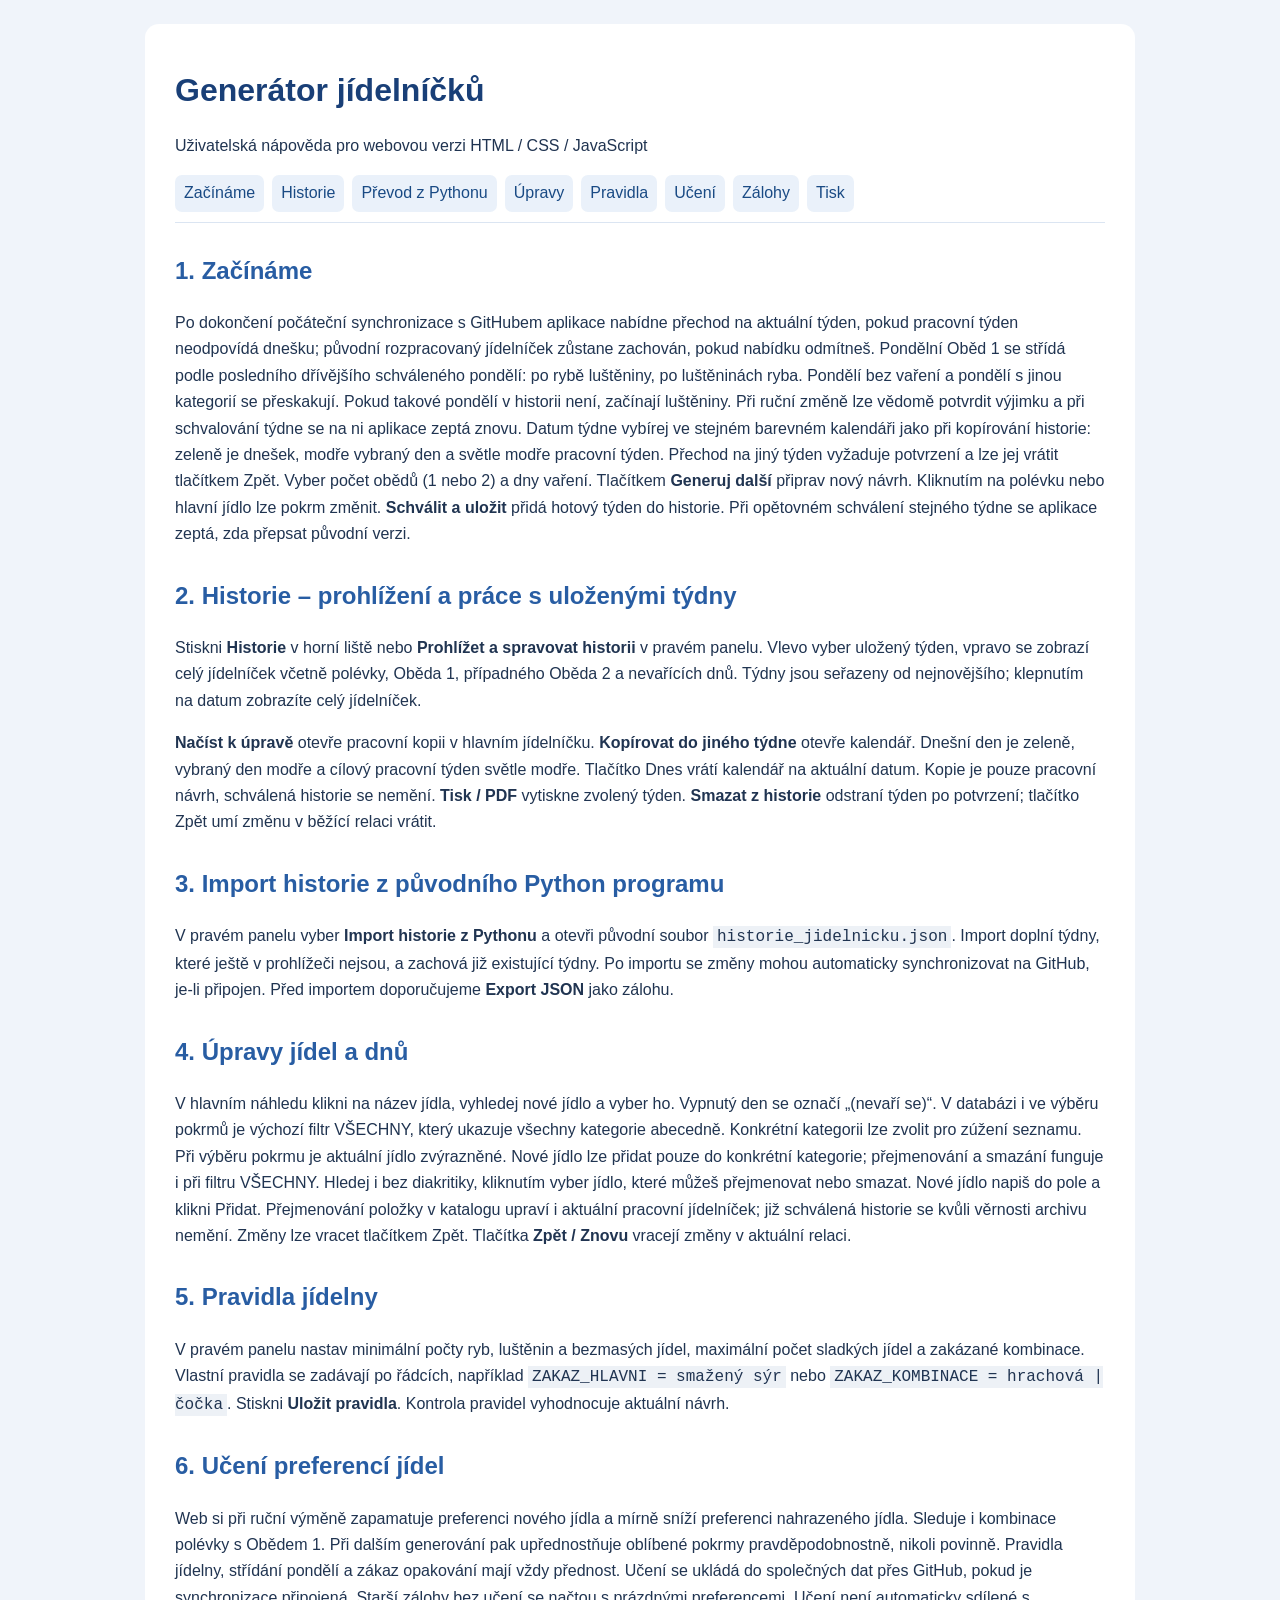
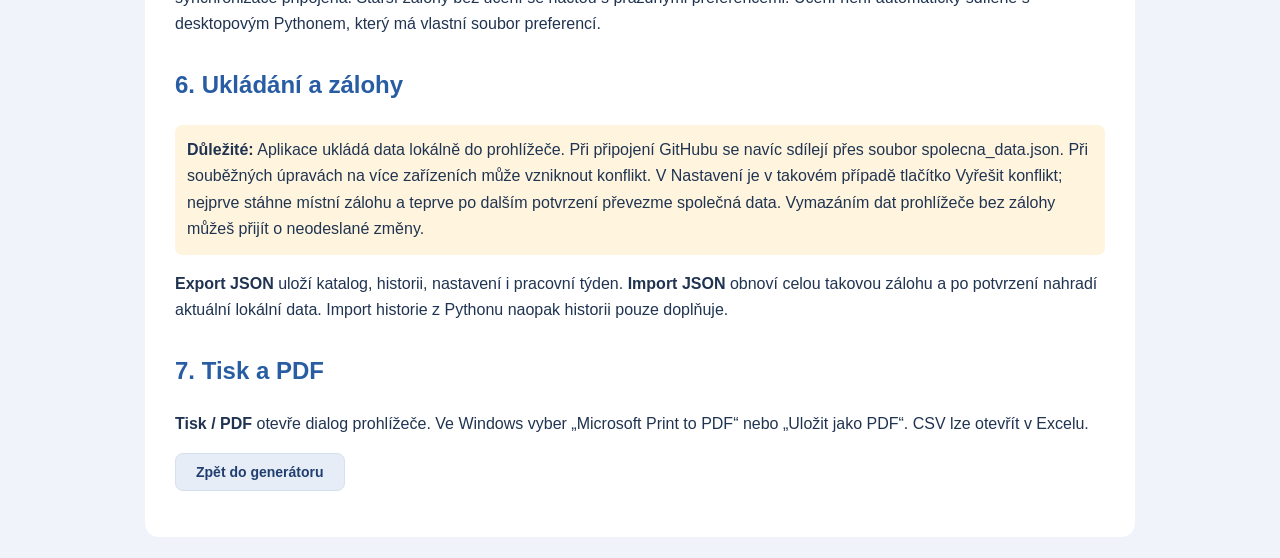
==== commit 4b7204de: "Add files via upload" ====
--- a/napoveda.html
+++ b/napoveda.html
@@ -13,7 +13,7 @@
  section{scroll-margin-top:95px}
  h2{font-size:1.2rem;margin-top:20px}
 }
-</style></head><body><main><header><h1>Generátor jídelníčků</h1><p>Uživatelská nápověda pro webovou verzi HTML / CSS / JavaScript</p><details class="help-menu" open><summary>☰ Obsah nápovědy</summary><nav><a href="#start">Začínáme</a><a href="#history">Historie</a><a href="#import">Převod z Pythonu</a><a href="#edit">Úpravy</a><a href="#rules">Pravidla</a><a href="#learning">Učení</a><a href="#backup">Zálohy</a><a href="#print">Tisk</a></nav></details></header><section id="start"><h2>1. Začínáme</h2><p>Po dokončení počáteční synchronizace s GitHubem aplikace nabídne přechod na aktuální týden, pokud pracovní týden neodpovídá dnešku; původní rozpracovaný jídelníček zůstane zachován, pokud nabídku odmítneš. Pondělní Oběd 1 se střídá podle posledního dřívějšího schváleného pondělí: po rybě luštěniny, po luštěninách ryba. Pondělí bez vaření a pondělí s jinou kategorií se přeskakují. Pokud takové pondělí v historii není, začínají luštěniny. Při ruční změně lze vědomě potvrdit výjimku a při schvalování týdne se na ni aplikace zeptá znovu. Datum týdne vybírej ve stejném barevném kalendáři jako při kopírování historie: zeleně je dnešek, modře vybraný den a světle modře pracovní týden. Přechod na jiný týden vyžaduje potvrzení a lze jej vrátit tlačítkem Zpět. Vyber počet obědů (1 nebo 2) a dny vaření. Tlačítkem <b>Generuj další</b> připrav nový návrh. Kliknutím na polévku nebo hlavní jídlo lze pokrm změnit. <b>Schválit a uložit</b> přidá hotový týden do historie. Při opětovném schválení stejného týdne se aplikace zeptá, zda přepsat původní verzi.</p></section><section id="history"><h2>2. Historie – prohlížení a práce s uloženými týdny</h2><p>Stiskni <b>Historie</b> v horní liště nebo <b>Prohlížet a spravovat historii</b> v pravém panelu. Vlevo vyber uložený týden, vpravo se zobrazí celý jídelníček včetně polévky, Oběda 1, případného Oběda 2 a nevařících dnů. Týdny jsou seřazeny od nejnovějšího; klepnutím na datum zobrazíte celý jídelníček.</p><p><b>Načíst k úpravě</b> otevře pracovní kopii v hlavním jídelníčku. <b>Kopírovat do jiného týdne</b> otevře kalendář. Dnešní den je zeleně, vybraný den modře a cílový pracovní týden světle modře. Tlačítko Dnes vrátí kalendář na aktuální datum. Kopie je pouze pracovní návrh, schválená historie se nemění. <b>Tisk / PDF</b> vytiskne zvolený týden. <b>Smazat z historie</b> odstraní týden po potvrzení; tlačítko Zpět umí změnu v běžící relaci vrátit.</p></section><section id="import"><h2>3. Import historie z původního Python programu</h2><p>V pravém panelu vyber <b>Import historie z Pythonu</b> a otevři původní soubor <code>historie_jidelnicku.json</code>. Import doplní týdny, které ještě v prohlížeči nejsou, a zachová již existující týdny. Po importu se změny mohou automaticky synchronizovat na GitHub, je-li připojen. Před importem doporučujeme <b>Export JSON</b> jako zálohu.</p></section><section id="edit"><h2>4. Úpravy jídel a dnů</h2><p>V hlavním náhledu klikni na název jídla, vyhledej nové jídlo a vyber ho. Vypnutý den se označí „(nevaří se)“. V databázi i ve výběru pokrmů je výchozí filtr VŠECHNY, který ukazuje všechny kategorie abecedně. Konkrétní kategorii lze zvolit pro zúžení seznamu. Při výběru pokrmu je aktuální jídlo zvýrazněné. Nové jídlo lze přidat pouze do konkrétní kategorie; přejmenování a smazání funguje i při filtru VŠECHNY. Hledej i bez diakritiky, kliknutím vyber jídlo, které můžeš přejmenovat nebo smazat. Nové jídlo napiš do pole a klikni Přidat. Přejmenování položky v katalogu upraví i aktuální pracovní jídelníček; již schválená historie se kvůli věrnosti archivu nemění. Změny lze vracet tlačítkem Zpět. Tlačítka <b>Zpět / Znovu</b> vracejí změny v aktuální relaci.</p></section><section id="rules"><h2>5. Pravidla jídelny</h2><p>V pravém panelu nastav minimální počty ryb, luštěnin a bezmasých jídel, maximální počet sladkých jídel a zakázané kombinace. Vlastní pravidla se zadávají po řádcích, například <code>ZAKAZ_HLAVNI = smažený sýr</code> nebo <code>ZAKAZ_KOMBINACE = hrachová | čočka</code>. Stiskni <b>Uložit pravidla</b>. Kontrola pravidel vyhodnocuje aktuální návrh.</p></section><section id="learning"><h2>6. Učení preferencí jídel</h2><p>Web si při ruční výměně zapamatuje preferenci nového jídla a mírně sníží preferenci nahrazeného jídla. Sleduje i kombinace polévky s Obědem 1. Při dalším generování pak upřednostňuje oblíbené pokrmy pravděpodobnostně, nikoli povinně. Pravidla jídelny, střídání pondělí a zákaz opakování mají vždy přednost. Učení se ukládá do společných dat přes GitHub, pokud je synchronizace připojená. Starší zálohy bez učení se načtou s prázdnými preferencemi. Učení není automaticky sdílené s desktopovým Pythonem, který má vlastní soubor preferencí.</p></section><section id="backup"><h2>6. Ukládání a zálohy</h2><aside><b>Důležité:</b> Aplikace ukládá data lokálně do prohlížeče. Při připojení GitHubu se navíc sdílejí přes soubor spolecna_data.json. Při souběžných úpravách na více zařízeních může vzniknout konflikt. V Nastavení je v takovém případě tlačítko Vyřešit konflikt; nejprve stáhne místní zálohu a teprve po dalším potvrzení převezme společná data. Vymazáním dat prohlížeče bez zálohy můžeš přijít o neodeslané změny.</aside><p><b>Export JSON</b> uloží katalog, historii, nastavení i pracovní týden. <b>Import JSON</b> obnoví celou takovou zálohu a po potvrzení nahradí aktuální lokální data. Import historie z Pythonu naopak historii pouze doplňuje.</p></section><section id="print"><h2>7. Tisk a PDF</h2><p><b>Tisk / PDF</b> otevře dialog prohlížeče. Ve Windows vyber „Microsoft Print to PDF“ nebo „Uložit jako PDF“. CSV lze otevřít v Excelu.</p></section><p><a href="index.html">← Zpět do generátoru</a></p></main><script>
+.back-button{display:inline-flex;align-items:center;justify-content:center;min-height:38px;padding:8px 20px;box-sizing:border-box;background:#e7edf6;border:1px solid #d5e0ef;border-radius:8px;color:#203f70;text-decoration:none;font:600 14px Segoe UI,Arial,sans-serif;cursor:pointer}.back-button:hover{background:#d8e5f5}.back-button:focus-visible{outline:2px solid #3264ac;outline-offset:2px}</style></head><body><main><header><h1>Generátor jídelníčků</h1><p>Uživatelská nápověda pro webovou verzi HTML / CSS / JavaScript</p><details class="help-menu" open><summary>☰ Obsah nápovědy</summary><nav><a href="#start">Začínáme</a><a href="#history">Historie</a><a href="#import">Převod z Pythonu</a><a href="#edit">Úpravy</a><a href="#rules">Pravidla</a><a href="#learning">Učení</a><a href="#backup">Zálohy</a><a href="#print">Tisk</a></nav></details></header><section id="start"><h2>1. Začínáme</h2><p>Po dokončení počáteční synchronizace s GitHubem aplikace nabídne přechod na aktuální týden, pokud pracovní týden neodpovídá dnešku; původní rozpracovaný jídelníček zůstane zachován, pokud nabídku odmítneš. Pondělní Oběd 1 se střídá podle posledního dřívějšího schváleného pondělí: po rybě luštěniny, po luštěninách ryba. Pondělí bez vaření a pondělí s jinou kategorií se přeskakují. Pokud takové pondělí v historii není, začínají luštěniny. Při ruční změně lze vědomě potvrdit výjimku a při schvalování týdne se na ni aplikace zeptá znovu. Datum týdne vybírej ve stejném barevném kalendáři jako při kopírování historie: zeleně je dnešek, modře vybraný den a světle modře pracovní týden. Přechod na jiný týden vyžaduje potvrzení a lze jej vrátit tlačítkem Zpět. Vyber počet obědů (1 nebo 2) a dny vaření. Tlačítkem <b>Generuj další</b> připrav nový návrh. Kliknutím na polévku nebo hlavní jídlo lze pokrm změnit. <b>Schválit a uložit</b> přidá hotový týden do historie. Při opětovném schválení stejného týdne se aplikace zeptá, zda přepsat původní verzi.</p></section><section id="history"><h2>2. Historie – prohlížení a práce s uloženými týdny</h2><p>Stiskni <b>Historie</b> v horní liště nebo <b>Prohlížet a spravovat historii</b> v pravém panelu. Vlevo vyber uložený týden, vpravo se zobrazí celý jídelníček včetně polévky, Oběda 1, případného Oběda 2 a nevařících dnů. Týdny jsou seřazeny od nejnovějšího; klepnutím na datum zobrazíte celý jídelníček.</p><p><b>Načíst k úpravě</b> otevře pracovní kopii v hlavním jídelníčku. <b>Kopírovat do jiného týdne</b> otevře kalendář. Dnešní den je zeleně, vybraný den modře a cílový pracovní týden světle modře. Tlačítko Dnes vrátí kalendář na aktuální datum. Kopie je pouze pracovní návrh, schválená historie se nemění. <b>Tisk / PDF</b> vytiskne zvolený týden. <b>Smazat z historie</b> odstraní týden po potvrzení; tlačítko Zpět umí změnu v běžící relaci vrátit.</p></section><section id="import"><h2>3. Import historie z původního Python programu</h2><p>V pravém panelu vyber <b>Import historie z Pythonu</b> a otevři původní soubor <code>historie_jidelnicku.json</code>. Import doplní týdny, které ještě v prohlížeči nejsou, a zachová již existující týdny. Po importu se změny mohou automaticky synchronizovat na GitHub, je-li připojen. Před importem doporučujeme <b>Export JSON</b> jako zálohu.</p></section><section id="edit"><h2>4. Úpravy jídel a dnů</h2><p>V hlavním náhledu klikni na název jídla, vyhledej nové jídlo a vyber ho. Vypnutý den se označí „(nevaří se)“. V databázi i ve výběru pokrmů je výchozí filtr VŠECHNY, který ukazuje všechny kategorie abecedně. Konkrétní kategorii lze zvolit pro zúžení seznamu. Při výběru pokrmu je aktuální jídlo zvýrazněné. Nové jídlo lze přidat pouze do konkrétní kategorie; přejmenování a smazání funguje i při filtru VŠECHNY. Hledej i bez diakritiky, kliknutím vyber jídlo, které můžeš přejmenovat nebo smazat. Nové jídlo napiš do pole a klikni Přidat. Přejmenování položky v katalogu upraví i aktuální pracovní jídelníček; již schválená historie se kvůli věrnosti archivu nemění. Změny lze vracet tlačítkem Zpět. Tlačítka <b>Zpět / Znovu</b> vracejí změny v aktuální relaci.</p></section><section id="rules"><h2>5. Pravidla jídelny</h2><p>V pravém panelu nastav minimální počty ryb, luštěnin a bezmasých jídel, maximální počet sladkých jídel a zakázané kombinace. Vlastní pravidla se zadávají po řádcích, například <code>ZAKAZ_HLAVNI = smažený sýr</code> nebo <code>ZAKAZ_KOMBINACE = hrachová | čočka</code>. Stiskni <b>Uložit pravidla</b>. Kontrola pravidel vyhodnocuje aktuální návrh.</p></section><section id="learning"><h2>6. Učení preferencí jídel</h2><p>Web si při ruční výměně zapamatuje preferenci nového jídla a mírně sníží preferenci nahrazeného jídla. Sleduje i kombinace polévky s Obědem 1. Při dalším generování pak upřednostňuje oblíbené pokrmy pravděpodobnostně, nikoli povinně. Pravidla jídelny, střídání pondělí a zákaz opakování mají vždy přednost. Učení se ukládá do společných dat přes GitHub, pokud je synchronizace připojená. Starší zálohy bez učení se načtou s prázdnými preferencemi. Učení není automaticky sdílené s desktopovým Pythonem, který má vlastní soubor preferencí.</p></section><section id="backup"><h2>6. Ukládání a zálohy</h2><aside><b>Důležité:</b> Aplikace ukládá data lokálně do prohlížeče. Při připojení GitHubu se navíc sdílejí přes soubor spolecna_data.json. Při souběžných úpravách na více zařízeních může vzniknout konflikt. V Nastavení je v takovém případě tlačítko Vyřešit konflikt; nejprve stáhne místní zálohu a teprve po dalším potvrzení převezme společná data. Vymazáním dat prohlížeče bez zálohy můžeš přijít o neodeslané změny.</aside><p><b>Export JSON</b> uloží katalog, historii, nastavení i pracovní týden. <b>Import JSON</b> obnoví celou takovou zálohu a po potvrzení nahradí aktuální lokální data. Import historie z Pythonu naopak historii pouze doplňuje.</p></section><section id="print"><h2>7. Tisk a PDF</h2><p><b>Tisk / PDF</b> otevře dialog prohlížeče. Ve Windows vyber „Microsoft Print to PDF“ nebo „Uložit jako PDF“. CSV lze otevřít v Excelu.</p></section><p><a class="back-button" href="index.html">Zpět do generátoru</a></p></main><script>
 // Desktop: navigace trvale viditelna. Mobil: nabidka po otevreni stranky sbalena.
 (function () {
   const menu = document.querySelector('.help-menu');
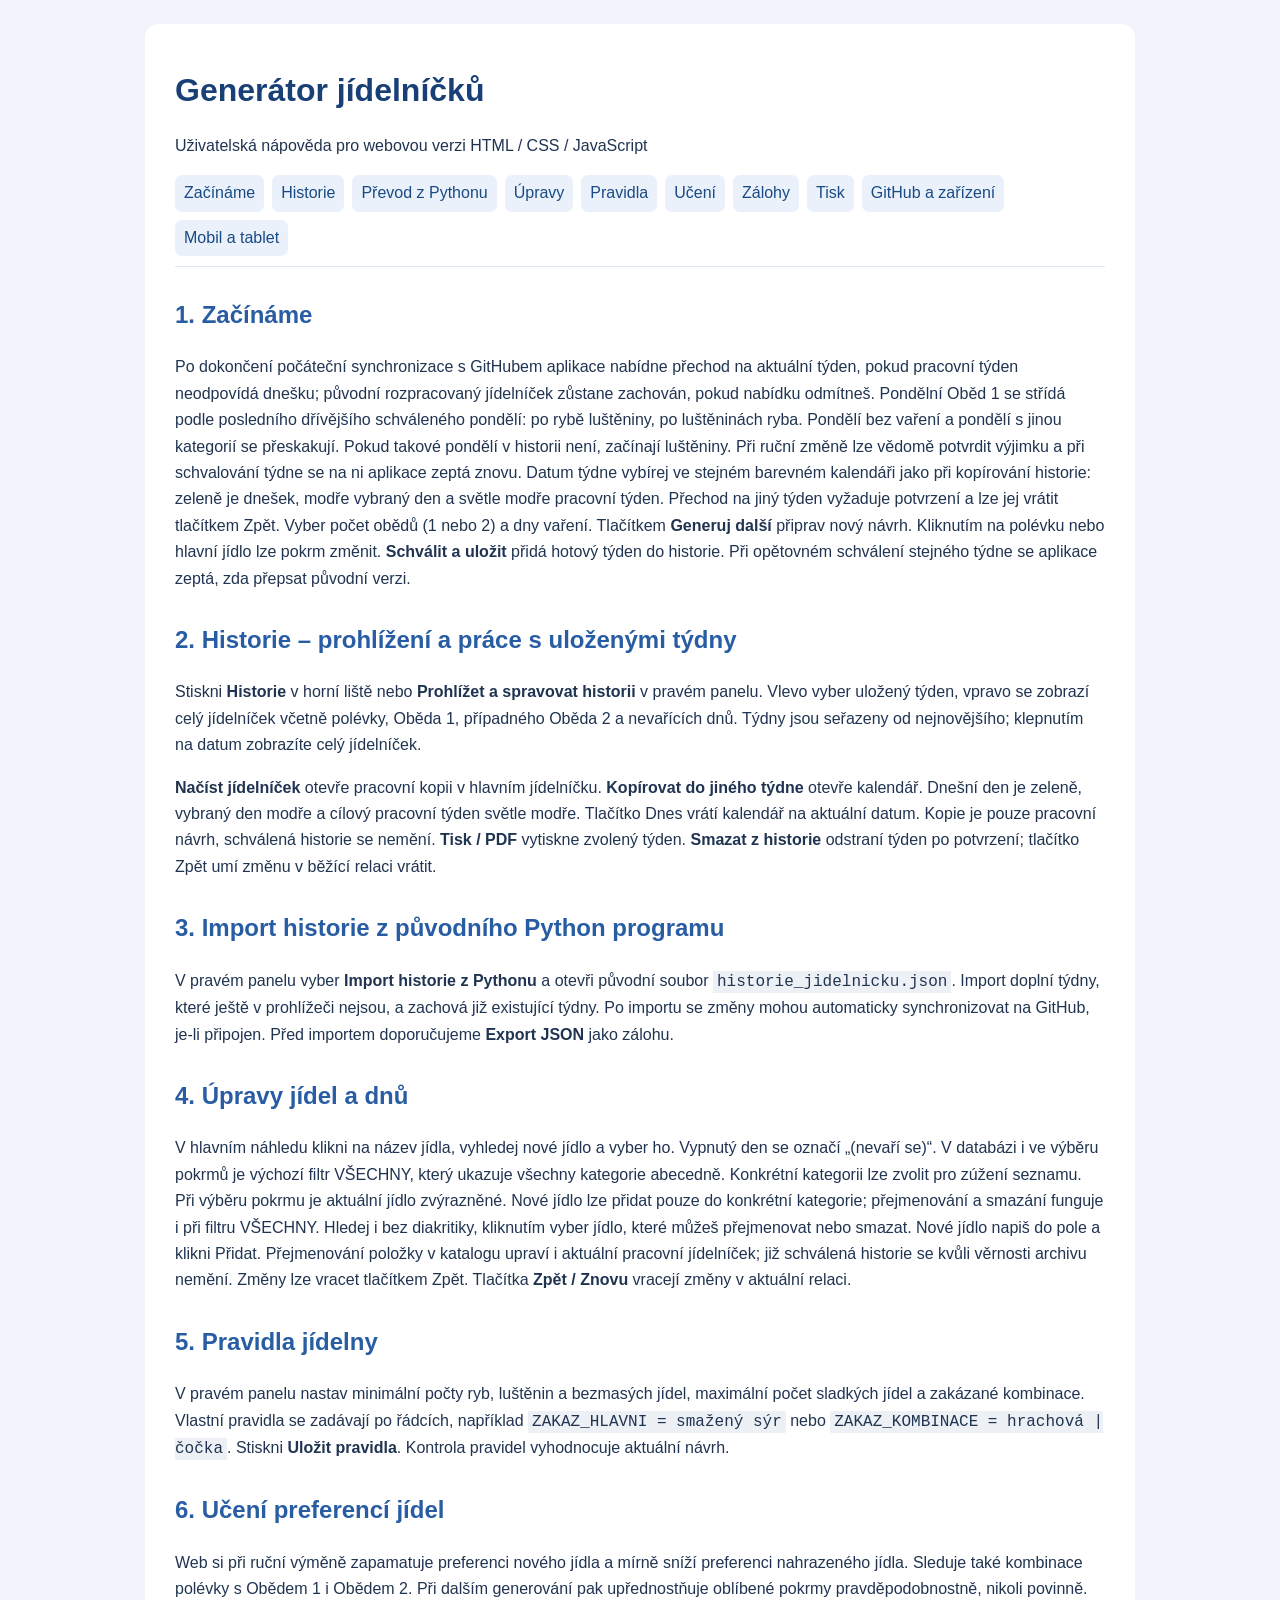
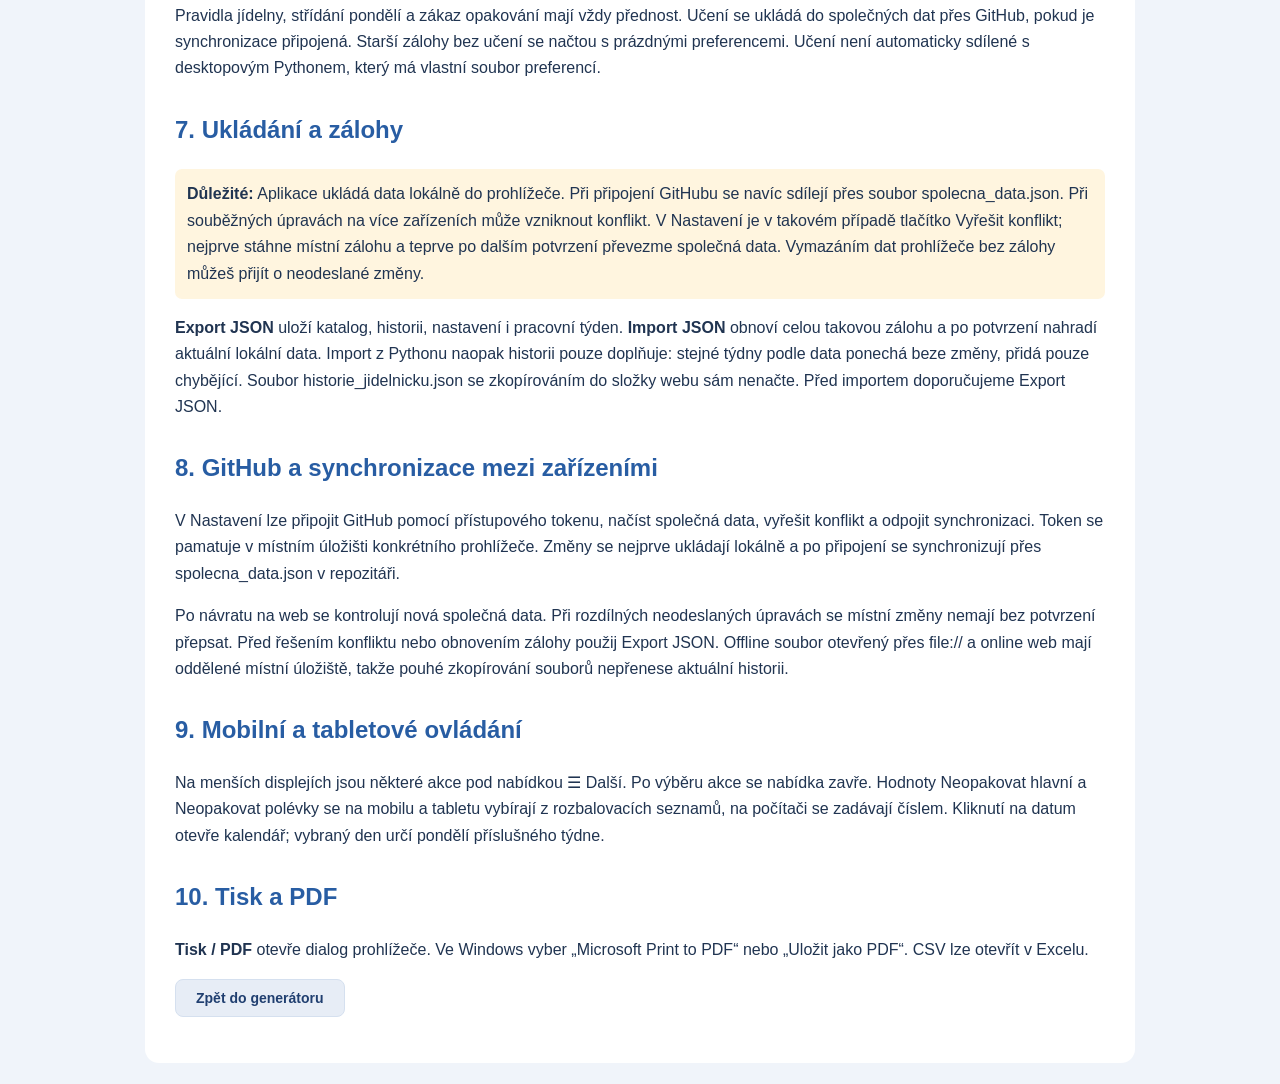
==== commit d733b153: "Add files via upload" ====
--- a/napoveda.html
+++ b/napoveda.html
@@ -1,4 +1,5 @@
-<!doctype html><html lang="cs"><head><meta charset="utf-8"><meta name="viewport" content="width=device-width,initial-scale=1"><title>Nápověda – Generátor jídelníčků WEB</title><style>body{margin:0;background:#f0f4fa;color:#203451;font:16px/1.65 Segoe UI,Arial,sans-serif}main{max-width:930px;margin:24px auto;background:#fff;padding:30px;border-radius:14px}header{position:sticky;top:0;background:#fff;padding:10px 0;border-bottom:1px solid #dbe5f2}h1{margin:0;color:#193f77}h2{color:#285da3;margin-top:28px}nav{display:flex;gap:8px;flex-wrap:wrap}nav a{padding:5px 9px;background:#eaf1fa;border-radius:7px;color:#194a84;text-decoration:none}section{scroll-margin-top:95px}aside{background:#fff5df;padding:12px;border-radius:7px}code{background:#edf1f6;padding:2px 4px}@media(max-width:650px){main{margin:0;padding:16px;border-radius:0}}
+<!DOCTYPE html>
+<html lang="cs"><head><meta charset="utf-8"/><meta content="width=device-width,initial-scale=1" name="viewport"/><title>Nápověda – Generátor jídelníčků WEB</title><style>body{margin:0;background:#f0f4fa;color:#203451;font:16px/1.65 Segoe UI,Arial,sans-serif}main{max-width:930px;margin:24px auto;background:#fff;padding:30px;border-radius:14px}header{position:sticky;top:0;background:#fff;padding:10px 0;border-bottom:1px solid #dbe5f2}h1{margin:0;color:#193f77}h2{color:#285da3;margin-top:28px}nav{display:flex;gap:8px;flex-wrap:wrap}nav a{padding:5px 9px;background:#eaf1fa;border-radius:7px;color:#194a84;text-decoration:none}section{scroll-margin-top:95px}aside{background:#fff5df;padding:12px;border-radius:7px}code{background:#edf1f6;padding:2px 4px}@media(max-width:650px){main{margin:0;padding:16px;border-radius:0}}
 .help-menu summary{display:none;cursor:pointer;font-weight:700;color:#194a84;padding:9px 10px;background:#eaf1fa;border-radius:8px}
 @media(max-width:650px){
  body{font-size:15px;line-height:1.55}
@@ -13,7 +14,14 @@
  section{scroll-margin-top:95px}
  h2{font-size:1.2rem;margin-top:20px}
 }
-.back-button{display:inline-flex;align-items:center;justify-content:center;min-height:38px;padding:8px 20px;box-sizing:border-box;background:#e7edf6;border:1px solid #d5e0ef;border-radius:8px;color:#203f70;text-decoration:none;font:600 14px Segoe UI,Arial,sans-serif;cursor:pointer}.back-button:hover{background:#d8e5f5}.back-button:focus-visible{outline:2px solid #3264ac;outline-offset:2px}</style></head><body><main><header><h1>Generátor jídelníčků</h1><p>Uživatelská nápověda pro webovou verzi HTML / CSS / JavaScript</p><details class="help-menu" open><summary>☰ Obsah nápovědy</summary><nav><a href="#start">Začínáme</a><a href="#history">Historie</a><a href="#import">Převod z Pythonu</a><a href="#edit">Úpravy</a><a href="#rules">Pravidla</a><a href="#learning">Učení</a><a href="#backup">Zálohy</a><a href="#print">Tisk</a></nav></details></header><section id="start"><h2>1. Začínáme</h2><p>Po dokončení počáteční synchronizace s GitHubem aplikace nabídne přechod na aktuální týden, pokud pracovní týden neodpovídá dnešku; původní rozpracovaný jídelníček zůstane zachován, pokud nabídku odmítneš. Pondělní Oběd 1 se střídá podle posledního dřívějšího schváleného pondělí: po rybě luštěniny, po luštěninách ryba. Pondělí bez vaření a pondělí s jinou kategorií se přeskakují. Pokud takové pondělí v historii není, začínají luštěniny. Při ruční změně lze vědomě potvrdit výjimku a při schvalování týdne se na ni aplikace zeptá znovu. Datum týdne vybírej ve stejném barevném kalendáři jako při kopírování historie: zeleně je dnešek, modře vybraný den a světle modře pracovní týden. Přechod na jiný týden vyžaduje potvrzení a lze jej vrátit tlačítkem Zpět. Vyber počet obědů (1 nebo 2) a dny vaření. Tlačítkem <b>Generuj další</b> připrav nový návrh. Kliknutím na polévku nebo hlavní jídlo lze pokrm změnit. <b>Schválit a uložit</b> přidá hotový týden do historie. Při opětovném schválení stejného týdne se aplikace zeptá, zda přepsat původní verzi.</p></section><section id="history"><h2>2. Historie – prohlížení a práce s uloženými týdny</h2><p>Stiskni <b>Historie</b> v horní liště nebo <b>Prohlížet a spravovat historii</b> v pravém panelu. Vlevo vyber uložený týden, vpravo se zobrazí celý jídelníček včetně polévky, Oběda 1, případného Oběda 2 a nevařících dnů. Týdny jsou seřazeny od nejnovějšího; klepnutím na datum zobrazíte celý jídelníček.</p><p><b>Načíst k úpravě</b> otevře pracovní kopii v hlavním jídelníčku. <b>Kopírovat do jiného týdne</b> otevře kalendář. Dnešní den je zeleně, vybraný den modře a cílový pracovní týden světle modře. Tlačítko Dnes vrátí kalendář na aktuální datum. Kopie je pouze pracovní návrh, schválená historie se nemění. <b>Tisk / PDF</b> vytiskne zvolený týden. <b>Smazat z historie</b> odstraní týden po potvrzení; tlačítko Zpět umí změnu v běžící relaci vrátit.</p></section><section id="import"><h2>3. Import historie z původního Python programu</h2><p>V pravém panelu vyber <b>Import historie z Pythonu</b> a otevři původní soubor <code>historie_jidelnicku.json</code>. Import doplní týdny, které ještě v prohlížeči nejsou, a zachová již existující týdny. Po importu se změny mohou automaticky synchronizovat na GitHub, je-li připojen. Před importem doporučujeme <b>Export JSON</b> jako zálohu.</p></section><section id="edit"><h2>4. Úpravy jídel a dnů</h2><p>V hlavním náhledu klikni na název jídla, vyhledej nové jídlo a vyber ho. Vypnutý den se označí „(nevaří se)“. V databázi i ve výběru pokrmů je výchozí filtr VŠECHNY, který ukazuje všechny kategorie abecedně. Konkrétní kategorii lze zvolit pro zúžení seznamu. Při výběru pokrmu je aktuální jídlo zvýrazněné. Nové jídlo lze přidat pouze do konkrétní kategorie; přejmenování a smazání funguje i při filtru VŠECHNY. Hledej i bez diakritiky, kliknutím vyber jídlo, které můžeš přejmenovat nebo smazat. Nové jídlo napiš do pole a klikni Přidat. Přejmenování položky v katalogu upraví i aktuální pracovní jídelníček; již schválená historie se kvůli věrnosti archivu nemění. Změny lze vracet tlačítkem Zpět. Tlačítka <b>Zpět / Znovu</b> vracejí změny v aktuální relaci.</p></section><section id="rules"><h2>5. Pravidla jídelny</h2><p>V pravém panelu nastav minimální počty ryb, luštěnin a bezmasých jídel, maximální počet sladkých jídel a zakázané kombinace. Vlastní pravidla se zadávají po řádcích, například <code>ZAKAZ_HLAVNI = smažený sýr</code> nebo <code>ZAKAZ_KOMBINACE = hrachová | čočka</code>. Stiskni <b>Uložit pravidla</b>. Kontrola pravidel vyhodnocuje aktuální návrh.</p></section><section id="learning"><h2>6. Učení preferencí jídel</h2><p>Web si při ruční výměně zapamatuje preferenci nového jídla a mírně sníží preferenci nahrazeného jídla. Sleduje i kombinace polévky s Obědem 1. Při dalším generování pak upřednostňuje oblíbené pokrmy pravděpodobnostně, nikoli povinně. Pravidla jídelny, střídání pondělí a zákaz opakování mají vždy přednost. Učení se ukládá do společných dat přes GitHub, pokud je synchronizace připojená. Starší zálohy bez učení se načtou s prázdnými preferencemi. Učení není automaticky sdílené s desktopovým Pythonem, který má vlastní soubor preferencí.</p></section><section id="backup"><h2>6. Ukládání a zálohy</h2><aside><b>Důležité:</b> Aplikace ukládá data lokálně do prohlížeče. Při připojení GitHubu se navíc sdílejí přes soubor spolecna_data.json. Při souběžných úpravách na více zařízeních může vzniknout konflikt. V Nastavení je v takovém případě tlačítko Vyřešit konflikt; nejprve stáhne místní zálohu a teprve po dalším potvrzení převezme společná data. Vymazáním dat prohlížeče bez zálohy můžeš přijít o neodeslané změny.</aside><p><b>Export JSON</b> uloží katalog, historii, nastavení i pracovní týden. <b>Import JSON</b> obnoví celou takovou zálohu a po potvrzení nahradí aktuální lokální data. Import historie z Pythonu naopak historii pouze doplňuje.</p></section><section id="print"><h2>7. Tisk a PDF</h2><p><b>Tisk / PDF</b> otevře dialog prohlížeče. Ve Windows vyber „Microsoft Print to PDF“ nebo „Uložit jako PDF“. CSV lze otevřít v Excelu.</p></section><p><a class="back-button" href="index.html">Zpět do generátoru</a></p></main><script>
+.back-button{display:inline-flex;align-items:center;justify-content:center;min-height:38px;padding:8px 20px;box-sizing:border-box;background:#e7edf6;border:1px solid #d5e0ef;border-radius:8px;color:#203f70;text-decoration:none;font:600 14px Segoe UI,Arial,sans-serif;cursor:pointer}.back-button:hover{background:#d8e5f5}.back-button:focus-visible{outline:2px solid #3264ac;outline-offset:2px}
+html{scroll-behavior:smooth}
+.to-top{position:fixed;right:22px;bottom:24px;z-index:30;width:46px;height:46px;border-radius:50%;border:1px solid #c4d5e9;background:rgba(255,255,255,.94);color:#194a84;font:700 25px Segoe UI,Arial,sans-serif;box-shadow:0 3px 12px #0002;cursor:pointer;opacity:0;visibility:hidden;pointer-events:none;transition:opacity .2s,visibility .2s,background .2s}
+.to-top.visible{opacity:.85;visibility:visible;pointer-events:auto}
+.to-top:hover,.to-top:focus-visible{opacity:1;background:#eaf1fa}
+@media(max-width:650px){.to-top{right:12px;bottom:16px;width:44px;height:44px}}
+@media(prefers-reduced-motion:reduce){html{scroll-behavior:auto}}
+</style></head><body><main><header><h1>Generátor jídelníčků</h1><p>Uživatelská nápověda pro webovou verzi HTML / CSS / JavaScript</p><details class="help-menu" open=""><summary>☰ Obsah nápovědy</summary><nav><a href="#start">Začínáme</a><a href="#history">Historie</a><a href="#import">Převod z Pythonu</a><a href="#edit">Úpravy</a><a href="#rules">Pravidla</a><a href="#learning">Učení</a><a href="#backup">Zálohy</a><a href="#print">Tisk</a><a href="#sync">GitHub a zařízení</a><a href="#mobile">Mobil a tablet</a></nav></details></header><section id="start"><h2>1. Začínáme</h2><p>Po dokončení počáteční synchronizace s GitHubem aplikace nabídne přechod na aktuální týden, pokud pracovní týden neodpovídá dnešku; původní rozpracovaný jídelníček zůstane zachován, pokud nabídku odmítneš. Pondělní Oběd 1 se střídá podle posledního dřívějšího schváleného pondělí: po rybě luštěniny, po luštěninách ryba. Pondělí bez vaření a pondělí s jinou kategorií se přeskakují. Pokud takové pondělí v historii není, začínají luštěniny. Při ruční změně lze vědomě potvrdit výjimku a při schvalování týdne se na ni aplikace zeptá znovu. Datum týdne vybírej ve stejném barevném kalendáři jako při kopírování historie: zeleně je dnešek, modře vybraný den a světle modře pracovní týden. Přechod na jiný týden vyžaduje potvrzení a lze jej vrátit tlačítkem Zpět. Vyber počet obědů (1 nebo 2) a dny vaření. Tlačítkem <b>Generuj další</b> připrav nový návrh. Kliknutím na polévku nebo hlavní jídlo lze pokrm změnit. <b>Schválit a uložit</b> přidá hotový týden do historie. Při opětovném schválení stejného týdne se aplikace zeptá, zda přepsat původní verzi.</p></section><section id="history"><h2>2. Historie – prohlížení a práce s uloženými týdny</h2><p>Stiskni <b>Historie</b> v horní liště nebo <b>Prohlížet a spravovat historii</b> v pravém panelu. Vlevo vyber uložený týden, vpravo se zobrazí celý jídelníček včetně polévky, Oběda 1, případného Oběda 2 a nevařících dnů. Týdny jsou seřazeny od nejnovějšího; klepnutím na datum zobrazíte celý jídelníček.</p><p><b>Načíst jídelníček</b> otevře pracovní kopii v hlavním jídelníčku. <b>Kopírovat do jiného týdne</b> otevře kalendář. Dnešní den je zeleně, vybraný den modře a cílový pracovní týden světle modře. Tlačítko Dnes vrátí kalendář na aktuální datum. Kopie je pouze pracovní návrh, schválená historie se nemění. <b>Tisk / PDF</b> vytiskne zvolený týden. <b>Smazat z historie</b> odstraní týden po potvrzení; tlačítko Zpět umí změnu v běžící relaci vrátit.</p></section><section id="import"><h2>3. Import historie z původního Python programu</h2><p>V pravém panelu vyber <b>Import historie z Pythonu</b> a otevři původní soubor <code>historie_jidelnicku.json</code>. Import doplní týdny, které ještě v prohlížeči nejsou, a zachová již existující týdny. Po importu se změny mohou automaticky synchronizovat na GitHub, je-li připojen. Před importem doporučujeme <b>Export JSON</b> jako zálohu.</p></section><section id="edit"><h2>4. Úpravy jídel a dnů</h2><p>V hlavním náhledu klikni na název jídla, vyhledej nové jídlo a vyber ho. Vypnutý den se označí „(nevaří se)“. V databázi i ve výběru pokrmů je výchozí filtr VŠECHNY, který ukazuje všechny kategorie abecedně. Konkrétní kategorii lze zvolit pro zúžení seznamu. Při výběru pokrmu je aktuální jídlo zvýrazněné. Nové jídlo lze přidat pouze do konkrétní kategorie; přejmenování a smazání funguje i při filtru VŠECHNY. Hledej i bez diakritiky, kliknutím vyber jídlo, které můžeš přejmenovat nebo smazat. Nové jídlo napiš do pole a klikni Přidat. Přejmenování položky v katalogu upraví i aktuální pracovní jídelníček; již schválená historie se kvůli věrnosti archivu nemění. Změny lze vracet tlačítkem Zpět. Tlačítka <b>Zpět / Znovu</b> vracejí změny v aktuální relaci.</p></section><section id="rules"><h2>5. Pravidla jídelny</h2><p>V pravém panelu nastav minimální počty ryb, luštěnin a bezmasých jídel, maximální počet sladkých jídel a zakázané kombinace. Vlastní pravidla se zadávají po řádcích, například <code>ZAKAZ_HLAVNI = smažený sýr</code> nebo <code>ZAKAZ_KOMBINACE = hrachová | čočka</code>. Stiskni <b>Uložit pravidla</b>. Kontrola pravidel vyhodnocuje aktuální návrh.</p></section><section id="learning"><h2>6. Učení preferencí jídel</h2><p>Web si při ruční výměně zapamatuje preferenci nového jídla a mírně sníží preferenci nahrazeného jídla. Sleduje také kombinace polévky s Obědem 1 i Obědem 2. Při dalším generování pak upřednostňuje oblíbené pokrmy pravděpodobnostně, nikoli povinně. Pravidla jídelny, střídání pondělí a zákaz opakování mají vždy přednost. Učení se ukládá do společných dat přes GitHub, pokud je synchronizace připojená. Starší zálohy bez učení se načtou s prázdnými preferencemi. Učení není automaticky sdílené s desktopovým Pythonem, který má vlastní soubor preferencí.</p></section><section id="backup"><h2>7. Ukládání a zálohy</h2><aside><b>Důležité:</b> Aplikace ukládá data lokálně do prohlížeče. Při připojení GitHubu se navíc sdílejí přes soubor spolecna_data.json. Při souběžných úpravách na více zařízeních může vzniknout konflikt. V Nastavení je v takovém případě tlačítko Vyřešit konflikt; nejprve stáhne místní zálohu a teprve po dalším potvrzení převezme společná data. Vymazáním dat prohlížeče bez zálohy můžeš přijít o neodeslané změny.</aside><p><b>Export JSON</b> uloží katalog, historii, nastavení i pracovní týden. <b>Import JSON</b> obnoví celou takovou zálohu a po potvrzení nahradí aktuální lokální data. Import z Pythonu naopak historii pouze doplňuje: stejné týdny podle data ponechá beze změny, přidá pouze chybějící. Soubor historie_jidelnicku.json se zkopírováním do složky webu sám nenačte. Před importem doporučujeme Export JSON.</p></section><section id="sync"><h2>8. GitHub a synchronizace mezi zařízeními</h2><p>V Nastavení lze připojit GitHub pomocí přístupového tokenu, načíst společná data, vyřešit konflikt a odpojit synchronizaci. Token se pamatuje v místním úložišti konkrétního prohlížeče. Změny se nejprve ukládají lokálně a po připojení se synchronizují přes spolecna_data.json v repozitáři.</p><p>Po návratu na web se kontrolují nová společná data. Při rozdílných neodeslaných úpravách se místní změny nemají bez potvrzení přepsat. Před řešením konfliktu nebo obnovením zálohy použij Export JSON. Offline soubor otevřený přes file:// a online web mají oddělené místní úložiště, takže pouhé zkopírování souborů nepřenese aktuální historii.</p></section><section id="mobile"><h2>9. Mobilní a tabletové ovládání</h2><p>Na menších displejích jsou některé akce pod nabídkou ☰ Další. Po výběru akce se nabídka zavře. Hodnoty Neopakovat hlavní a Neopakovat polévky se na mobilu a tabletu vybírají z rozbalovacích seznamů, na počítači se zadávají číslem. Kliknutí na datum otevře kalendář; vybraný den určí pondělí příslušného týdne.</p></section><section id="print"><h2>10. Tisk a PDF</h2><p><b>Tisk / PDF</b> otevře dialog prohlížeče. Ve Windows vyber „Microsoft Print to PDF“ nebo „Uložit jako PDF“. CSV lze otevřít v Excelu.</p></section><p><a class="back-button" href="index.html">Zpět do generátoru</a></p></main><button type="button" id="toTop" class="to-top" aria-label="Posun na začátek nápovědy" title="Zpět nahoru">↑</button><script>
 // Desktop: navigace trvale viditelna. Mobil: nabidka po otevreni stranky sbalena.
 (function () {
   const menu = document.querySelector('.help-menu');
@@ -35,11 +43,18 @@
       requestAnimationFrame(() => {
         const offset = header.getBoundingClientRect().height + 12;
         const top = window.scrollY + target.getBoundingClientRect().top - offset;
-        window.scrollTo({top: Math.max(0, top), behavior: 'auto'});
+        window.scrollTo({top: Math.max(0, top), behavior: window.matchMedia('(prefers-reduced-motion: reduce)').matches ? 'auto' : 'smooth'});
         history.replaceState(null, '', link.hash);
       });
     });
   });
+  const topButton = document.getElementById('toTop');
+  const updateTopButton = () => topButton.classList.toggle('visible', window.scrollY > 260);
+  window.addEventListener('scroll', updateTopButton, {passive:true});
+  topButton.addEventListener('click', () => {
+    window.scrollTo({top:0, behavior:window.matchMedia('(prefers-reduced-motion: reduce)').matches ? 'auto' : 'smooth'});
+  });
+  updateTopButton();
   // Nabídku nezavírat při scrollování: jinak se může zavřít hned po otevření.
 })();
 </script></body></html>
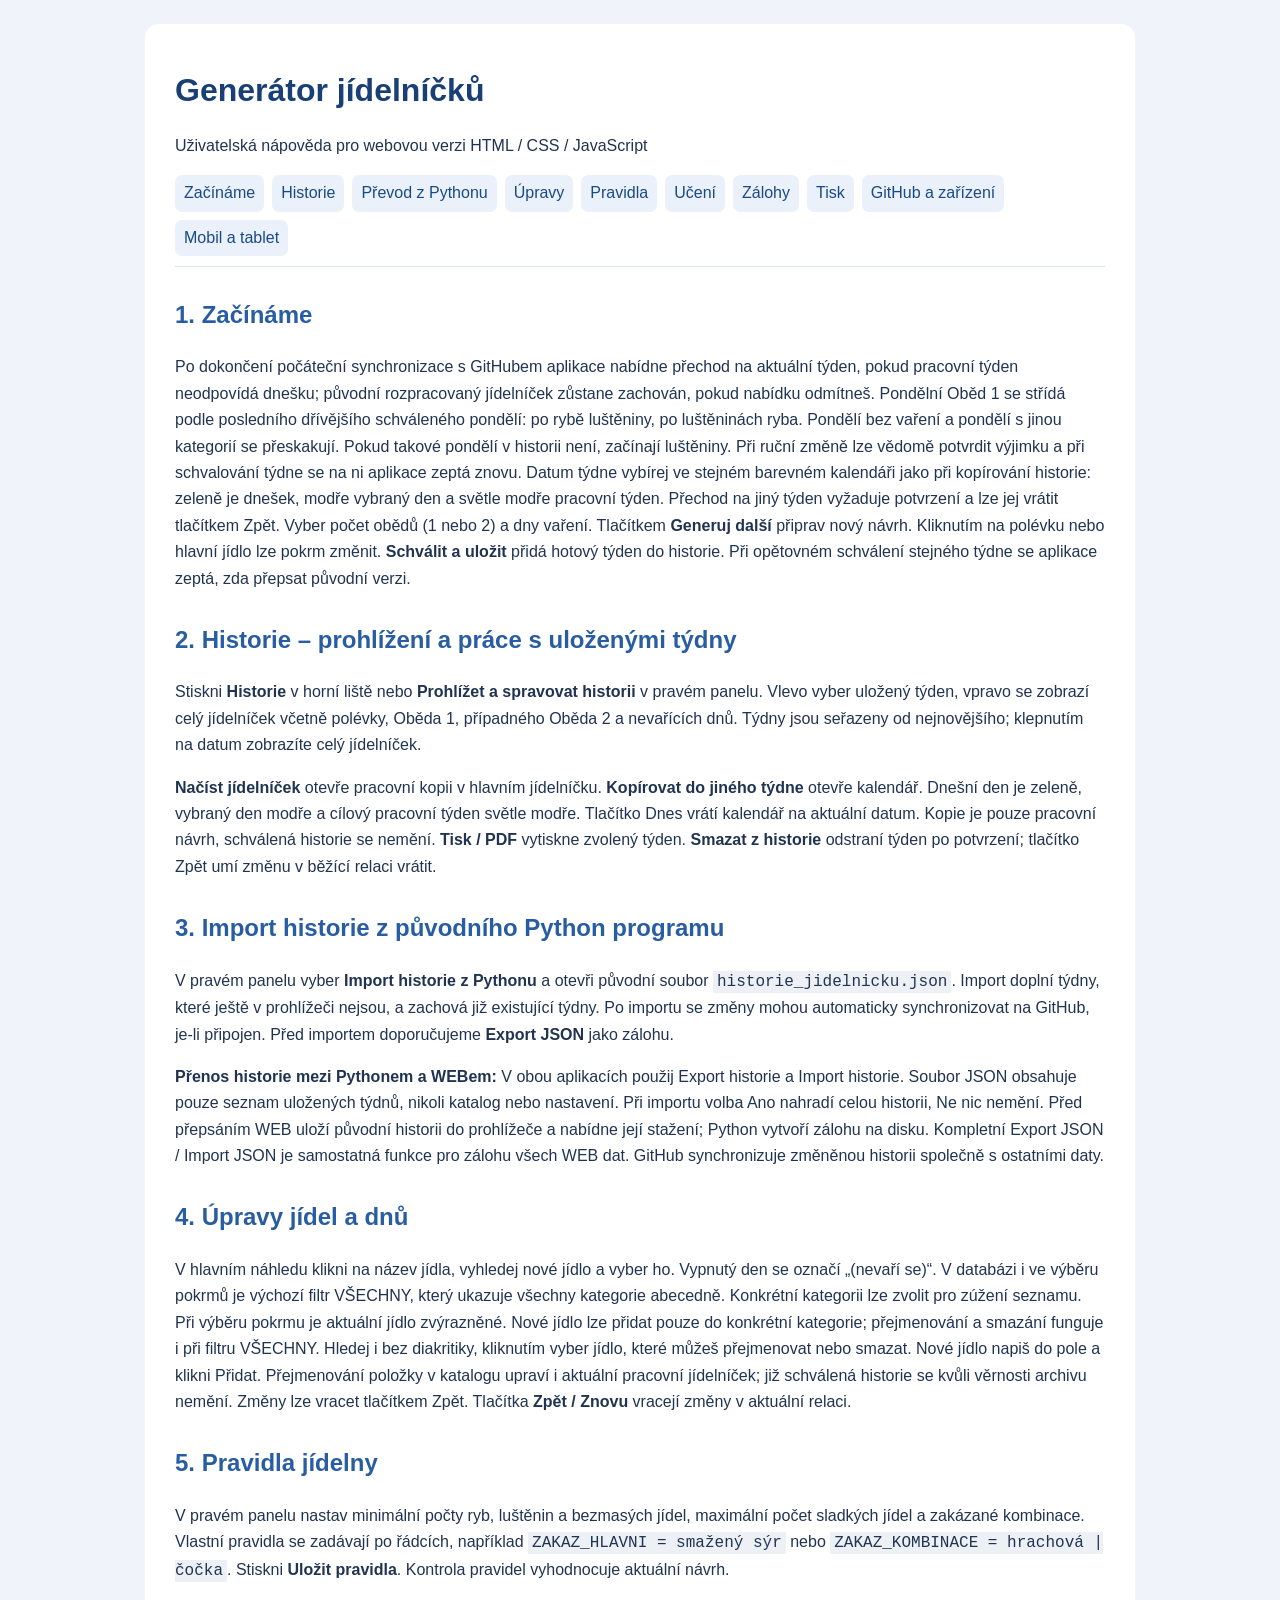
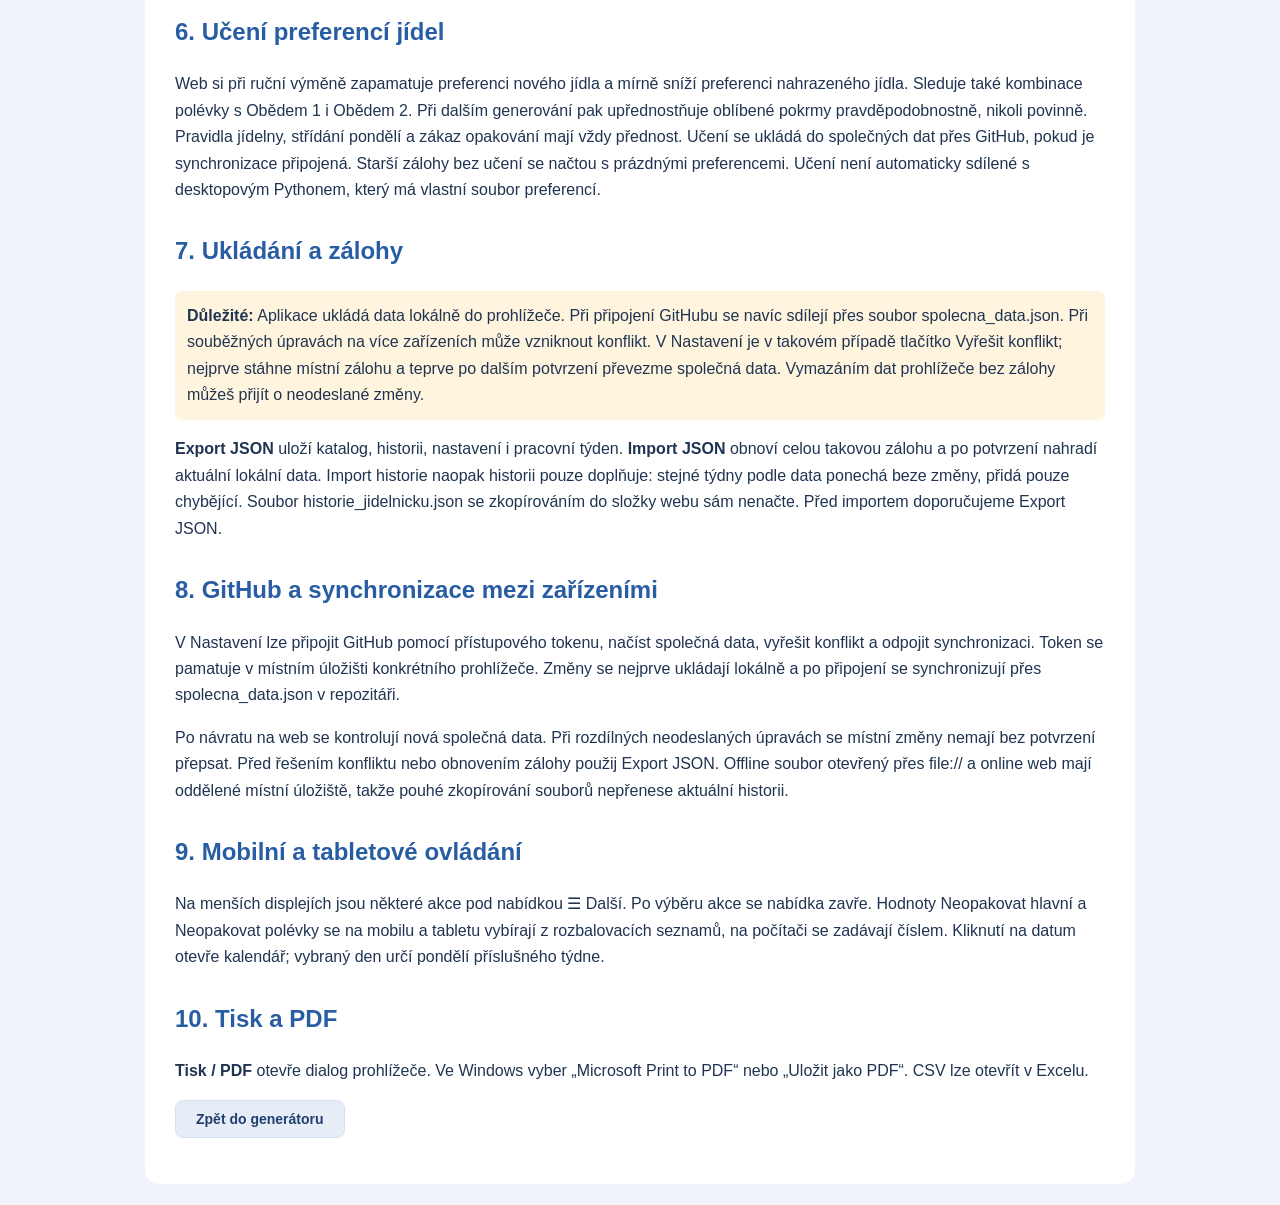
==== commit 2a544e6c: "Add files via upload" ====
--- a/napoveda.html
+++ b/napoveda.html
@@ -21,7 +21,7 @@
 .to-top:hover,.to-top:focus-visible{opacity:1;background:#eaf1fa}
 @media(max-width:650px){.to-top{right:12px;bottom:16px;width:44px;height:44px}}
 @media(prefers-reduced-motion:reduce){html{scroll-behavior:auto}}
-</style></head><body><main><header><h1>Generátor jídelníčků</h1><p>Uživatelská nápověda pro webovou verzi HTML / CSS / JavaScript</p><details class="help-menu" open=""><summary>☰ Obsah nápovědy</summary><nav><a href="#start">Začínáme</a><a href="#history">Historie</a><a href="#import">Převod z Pythonu</a><a href="#edit">Úpravy</a><a href="#rules">Pravidla</a><a href="#learning">Učení</a><a href="#backup">Zálohy</a><a href="#print">Tisk</a><a href="#sync">GitHub a zařízení</a><a href="#mobile">Mobil a tablet</a></nav></details></header><section id="start"><h2>1. Začínáme</h2><p>Po dokončení počáteční synchronizace s GitHubem aplikace nabídne přechod na aktuální týden, pokud pracovní týden neodpovídá dnešku; původní rozpracovaný jídelníček zůstane zachován, pokud nabídku odmítneš. Pondělní Oběd 1 se střídá podle posledního dřívějšího schváleného pondělí: po rybě luštěniny, po luštěninách ryba. Pondělí bez vaření a pondělí s jinou kategorií se přeskakují. Pokud takové pondělí v historii není, začínají luštěniny. Při ruční změně lze vědomě potvrdit výjimku a při schvalování týdne se na ni aplikace zeptá znovu. Datum týdne vybírej ve stejném barevném kalendáři jako při kopírování historie: zeleně je dnešek, modře vybraný den a světle modře pracovní týden. Přechod na jiný týden vyžaduje potvrzení a lze jej vrátit tlačítkem Zpět. Vyber počet obědů (1 nebo 2) a dny vaření. Tlačítkem <b>Generuj další</b> připrav nový návrh. Kliknutím na polévku nebo hlavní jídlo lze pokrm změnit. <b>Schválit a uložit</b> přidá hotový týden do historie. Při opětovném schválení stejného týdne se aplikace zeptá, zda přepsat původní verzi.</p></section><section id="history"><h2>2. Historie – prohlížení a práce s uloženými týdny</h2><p>Stiskni <b>Historie</b> v horní liště nebo <b>Prohlížet a spravovat historii</b> v pravém panelu. Vlevo vyber uložený týden, vpravo se zobrazí celý jídelníček včetně polévky, Oběda 1, případného Oběda 2 a nevařících dnů. Týdny jsou seřazeny od nejnovějšího; klepnutím na datum zobrazíte celý jídelníček.</p><p><b>Načíst jídelníček</b> otevře pracovní kopii v hlavním jídelníčku. <b>Kopírovat do jiného týdne</b> otevře kalendář. Dnešní den je zeleně, vybraný den modře a cílový pracovní týden světle modře. Tlačítko Dnes vrátí kalendář na aktuální datum. Kopie je pouze pracovní návrh, schválená historie se nemění. <b>Tisk / PDF</b> vytiskne zvolený týden. <b>Smazat z historie</b> odstraní týden po potvrzení; tlačítko Zpět umí změnu v běžící relaci vrátit.</p></section><section id="import"><h2>3. Import historie z původního Python programu</h2><p>V pravém panelu vyber <b>Import historie z Pythonu</b> a otevři původní soubor <code>historie_jidelnicku.json</code>. Import doplní týdny, které ještě v prohlížeči nejsou, a zachová již existující týdny. Po importu se změny mohou automaticky synchronizovat na GitHub, je-li připojen. Před importem doporučujeme <b>Export JSON</b> jako zálohu.</p></section><section id="edit"><h2>4. Úpravy jídel a dnů</h2><p>V hlavním náhledu klikni na název jídla, vyhledej nové jídlo a vyber ho. Vypnutý den se označí „(nevaří se)“. V databázi i ve výběru pokrmů je výchozí filtr VŠECHNY, který ukazuje všechny kategorie abecedně. Konkrétní kategorii lze zvolit pro zúžení seznamu. Při výběru pokrmu je aktuální jídlo zvýrazněné. Nové jídlo lze přidat pouze do konkrétní kategorie; přejmenování a smazání funguje i při filtru VŠECHNY. Hledej i bez diakritiky, kliknutím vyber jídlo, které můžeš přejmenovat nebo smazat. Nové jídlo napiš do pole a klikni Přidat. Přejmenování položky v katalogu upraví i aktuální pracovní jídelníček; již schválená historie se kvůli věrnosti archivu nemění. Změny lze vracet tlačítkem Zpět. Tlačítka <b>Zpět / Znovu</b> vracejí změny v aktuální relaci.</p></section><section id="rules"><h2>5. Pravidla jídelny</h2><p>V pravém panelu nastav minimální počty ryb, luštěnin a bezmasých jídel, maximální počet sladkých jídel a zakázané kombinace. Vlastní pravidla se zadávají po řádcích, například <code>ZAKAZ_HLAVNI = smažený sýr</code> nebo <code>ZAKAZ_KOMBINACE = hrachová | čočka</code>. Stiskni <b>Uložit pravidla</b>. Kontrola pravidel vyhodnocuje aktuální návrh.</p></section><section id="learning"><h2>6. Učení preferencí jídel</h2><p>Web si při ruční výměně zapamatuje preferenci nového jídla a mírně sníží preferenci nahrazeného jídla. Sleduje také kombinace polévky s Obědem 1 i Obědem 2. Při dalším generování pak upřednostňuje oblíbené pokrmy pravděpodobnostně, nikoli povinně. Pravidla jídelny, střídání pondělí a zákaz opakování mají vždy přednost. Učení se ukládá do společných dat přes GitHub, pokud je synchronizace připojená. Starší zálohy bez učení se načtou s prázdnými preferencemi. Učení není automaticky sdílené s desktopovým Pythonem, který má vlastní soubor preferencí.</p></section><section id="backup"><h2>7. Ukládání a zálohy</h2><aside><b>Důležité:</b> Aplikace ukládá data lokálně do prohlížeče. Při připojení GitHubu se navíc sdílejí přes soubor spolecna_data.json. Při souběžných úpravách na více zařízeních může vzniknout konflikt. V Nastavení je v takovém případě tlačítko Vyřešit konflikt; nejprve stáhne místní zálohu a teprve po dalším potvrzení převezme společná data. Vymazáním dat prohlížeče bez zálohy můžeš přijít o neodeslané změny.</aside><p><b>Export JSON</b> uloží katalog, historii, nastavení i pracovní týden. <b>Import JSON</b> obnoví celou takovou zálohu a po potvrzení nahradí aktuální lokální data. Import z Pythonu naopak historii pouze doplňuje: stejné týdny podle data ponechá beze změny, přidá pouze chybějící. Soubor historie_jidelnicku.json se zkopírováním do složky webu sám nenačte. Před importem doporučujeme Export JSON.</p></section><section id="sync"><h2>8. GitHub a synchronizace mezi zařízeními</h2><p>V Nastavení lze připojit GitHub pomocí přístupového tokenu, načíst společná data, vyřešit konflikt a odpojit synchronizaci. Token se pamatuje v místním úložišti konkrétního prohlížeče. Změny se nejprve ukládají lokálně a po připojení se synchronizují přes spolecna_data.json v repozitáři.</p><p>Po návratu na web se kontrolují nová společná data. Při rozdílných neodeslaných úpravách se místní změny nemají bez potvrzení přepsat. Před řešením konfliktu nebo obnovením zálohy použij Export JSON. Offline soubor otevřený přes file:// a online web mají oddělené místní úložiště, takže pouhé zkopírování souborů nepřenese aktuální historii.</p></section><section id="mobile"><h2>9. Mobilní a tabletové ovládání</h2><p>Na menších displejích jsou některé akce pod nabídkou ☰ Další. Po výběru akce se nabídka zavře. Hodnoty Neopakovat hlavní a Neopakovat polévky se na mobilu a tabletu vybírají z rozbalovacích seznamů, na počítači se zadávají číslem. Kliknutí na datum otevře kalendář; vybraný den určí pondělí příslušného týdne.</p></section><section id="print"><h2>10. Tisk a PDF</h2><p><b>Tisk / PDF</b> otevře dialog prohlížeče. Ve Windows vyber „Microsoft Print to PDF“ nebo „Uložit jako PDF“. CSV lze otevřít v Excelu.</p></section><p><a class="back-button" href="index.html">Zpět do generátoru</a></p></main><button type="button" id="toTop" class="to-top" aria-label="Posun na začátek nápovědy" title="Zpět nahoru">↑</button><script>
+</style></head><body><main><header><h1>Generátor jídelníčků</h1><p>Uživatelská nápověda pro webovou verzi HTML / CSS / JavaScript</p><details class="help-menu" open=""><summary>☰ Obsah nápovědy</summary><nav><a href="#start">Začínáme</a><a href="#history">Historie</a><a href="#import">Převod z Pythonu</a><a href="#edit">Úpravy</a><a href="#rules">Pravidla</a><a href="#learning">Učení</a><a href="#backup">Zálohy</a><a href="#print">Tisk</a><a href="#sync">GitHub a zařízení</a><a href="#mobile">Mobil a tablet</a></nav></details></header><section id="start"><h2>1. Začínáme</h2><p>Po dokončení počáteční synchronizace s GitHubem aplikace nabídne přechod na aktuální týden, pokud pracovní týden neodpovídá dnešku; původní rozpracovaný jídelníček zůstane zachován, pokud nabídku odmítneš. Pondělní Oběd 1 se střídá podle posledního dřívějšího schváleného pondělí: po rybě luštěniny, po luštěninách ryba. Pondělí bez vaření a pondělí s jinou kategorií se přeskakují. Pokud takové pondělí v historii není, začínají luštěniny. Při ruční změně lze vědomě potvrdit výjimku a při schvalování týdne se na ni aplikace zeptá znovu. Datum týdne vybírej ve stejném barevném kalendáři jako při kopírování historie: zeleně je dnešek, modře vybraný den a světle modře pracovní týden. Přechod na jiný týden vyžaduje potvrzení a lze jej vrátit tlačítkem Zpět. Vyber počet obědů (1 nebo 2) a dny vaření. Tlačítkem <b>Generuj další</b> připrav nový návrh. Kliknutím na polévku nebo hlavní jídlo lze pokrm změnit. <b>Schválit a uložit</b> přidá hotový týden do historie. Při opětovném schválení stejného týdne se aplikace zeptá, zda přepsat původní verzi.</p></section><section id="history"><h2>2. Historie – prohlížení a práce s uloženými týdny</h2><p>Stiskni <b>Historie</b> v horní liště nebo <b>Prohlížet a spravovat historii</b> v pravém panelu. Vlevo vyber uložený týden, vpravo se zobrazí celý jídelníček včetně polévky, Oběda 1, případného Oběda 2 a nevařících dnů. Týdny jsou seřazeny od nejnovějšího; klepnutím na datum zobrazíte celý jídelníček.</p><p><b>Načíst jídelníček</b> otevře pracovní kopii v hlavním jídelníčku. <b>Kopírovat do jiného týdne</b> otevře kalendář. Dnešní den je zeleně, vybraný den modře a cílový pracovní týden světle modře. Tlačítko Dnes vrátí kalendář na aktuální datum. Kopie je pouze pracovní návrh, schválená historie se nemění. <b>Tisk / PDF</b> vytiskne zvolený týden. <b>Smazat z historie</b> odstraní týden po potvrzení; tlačítko Zpět umí změnu v běžící relaci vrátit.</p></section><section id="import"><h2>3. Import historie z původního Python programu</h2><p>V pravém panelu vyber <b>Import historie z Pythonu</b> a otevři původní soubor <code>historie_jidelnicku.json</code>. Import doplní týdny, které ještě v prohlížeči nejsou, a zachová již existující týdny. Po importu se změny mohou automaticky synchronizovat na GitHub, je-li připojen. Před importem doporučujeme <b>Export JSON</b> jako zálohu.</p><p><strong>Přenos historie mezi Pythonem a WEBem:</strong> V obou aplikacích použij Export historie a Import historie. Soubor JSON obsahuje pouze seznam uložených týdnů, nikoli katalog nebo nastavení. Při importu volba Ano nahradí celou historii, Ne nic nemění. Před přepsáním WEB uloží původní historii do prohlížeče a nabídne její stažení; Python vytvoří zálohu na disku. Kompletní Export JSON / Import JSON je samostatná funkce pro zálohu všech WEB dat. GitHub synchronizuje změněnou historii společně s ostatními daty.</p></section><section id="edit"><h2>4. Úpravy jídel a dnů</h2><p>V hlavním náhledu klikni na název jídla, vyhledej nové jídlo a vyber ho. Vypnutý den se označí „(nevaří se)“. V databázi i ve výběru pokrmů je výchozí filtr VŠECHNY, který ukazuje všechny kategorie abecedně. Konkrétní kategorii lze zvolit pro zúžení seznamu. Při výběru pokrmu je aktuální jídlo zvýrazněné. Nové jídlo lze přidat pouze do konkrétní kategorie; přejmenování a smazání funguje i při filtru VŠECHNY. Hledej i bez diakritiky, kliknutím vyber jídlo, které můžeš přejmenovat nebo smazat. Nové jídlo napiš do pole a klikni Přidat. Přejmenování položky v katalogu upraví i aktuální pracovní jídelníček; již schválená historie se kvůli věrnosti archivu nemění. Změny lze vracet tlačítkem Zpět. Tlačítka <b>Zpět / Znovu</b> vracejí změny v aktuální relaci.</p></section><section id="rules"><h2>5. Pravidla jídelny</h2><p>V pravém panelu nastav minimální počty ryb, luštěnin a bezmasých jídel, maximální počet sladkých jídel a zakázané kombinace. Vlastní pravidla se zadávají po řádcích, například <code>ZAKAZ_HLAVNI = smažený sýr</code> nebo <code>ZAKAZ_KOMBINACE = hrachová | čočka</code>. Stiskni <b>Uložit pravidla</b>. Kontrola pravidel vyhodnocuje aktuální návrh.</p></section><section id="learning"><h2>6. Učení preferencí jídel</h2><p>Web si při ruční výměně zapamatuje preferenci nového jídla a mírně sníží preferenci nahrazeného jídla. Sleduje také kombinace polévky s Obědem 1 i Obědem 2. Při dalším generování pak upřednostňuje oblíbené pokrmy pravděpodobnostně, nikoli povinně. Pravidla jídelny, střídání pondělí a zákaz opakování mají vždy přednost. Učení se ukládá do společných dat přes GitHub, pokud je synchronizace připojená. Starší zálohy bez učení se načtou s prázdnými preferencemi. Učení není automaticky sdílené s desktopovým Pythonem, který má vlastní soubor preferencí.</p></section><section id="backup"><h2>7. Ukládání a zálohy</h2><aside><b>Důležité:</b> Aplikace ukládá data lokálně do prohlížeče. Při připojení GitHubu se navíc sdílejí přes soubor spolecna_data.json. Při souběžných úpravách na více zařízeních může vzniknout konflikt. V Nastavení je v takovém případě tlačítko Vyřešit konflikt; nejprve stáhne místní zálohu a teprve po dalším potvrzení převezme společná data. Vymazáním dat prohlížeče bez zálohy můžeš přijít o neodeslané změny.</aside><p><b>Export JSON</b> uloží katalog, historii, nastavení i pracovní týden. <b>Import JSON</b> obnoví celou takovou zálohu a po potvrzení nahradí aktuální lokální data. Import historie naopak historii pouze doplňuje: stejné týdny podle data ponechá beze změny, přidá pouze chybějící. Soubor historie_jidelnicku.json se zkopírováním do složky webu sám nenačte. Před importem doporučujeme Export JSON.</p></section><section id="sync"><h2>8. GitHub a synchronizace mezi zařízeními</h2><p>V Nastavení lze připojit GitHub pomocí přístupového tokenu, načíst společná data, vyřešit konflikt a odpojit synchronizaci. Token se pamatuje v místním úložišti konkrétního prohlížeče. Změny se nejprve ukládají lokálně a po připojení se synchronizují přes spolecna_data.json v repozitáři.</p><p>Po návratu na web se kontrolují nová společná data. Při rozdílných neodeslaných úpravách se místní změny nemají bez potvrzení přepsat. Před řešením konfliktu nebo obnovením zálohy použij Export JSON. Offline soubor otevřený přes file:// a online web mají oddělené místní úložiště, takže pouhé zkopírování souborů nepřenese aktuální historii.</p></section><section id="mobile"><h2>9. Mobilní a tabletové ovládání</h2><p>Na menších displejích jsou některé akce pod nabídkou ☰ Další. Po výběru akce se nabídka zavře. Hodnoty Neopakovat hlavní a Neopakovat polévky se na mobilu a tabletu vybírají z rozbalovacích seznamů, na počítači se zadávají číslem. Kliknutí na datum otevře kalendář; vybraný den určí pondělí příslušného týdne.</p></section><section id="print"><h2>10. Tisk a PDF</h2><p><b>Tisk / PDF</b> otevře dialog prohlížeče. Ve Windows vyber „Microsoft Print to PDF“ nebo „Uložit jako PDF“. CSV lze otevřít v Excelu.</p></section><p><a class="back-button" href="index.html">Zpět do generátoru</a></p></main><button type="button" id="toTop" class="to-top" aria-label="Posun na začátek nápovědy" title="Zpět nahoru">↑</button><script>
 // Desktop: navigace trvale viditelna. Mobil: nabidka po otevreni stranky sbalena.
 (function () {
   const menu = document.querySelector('.help-menu');
